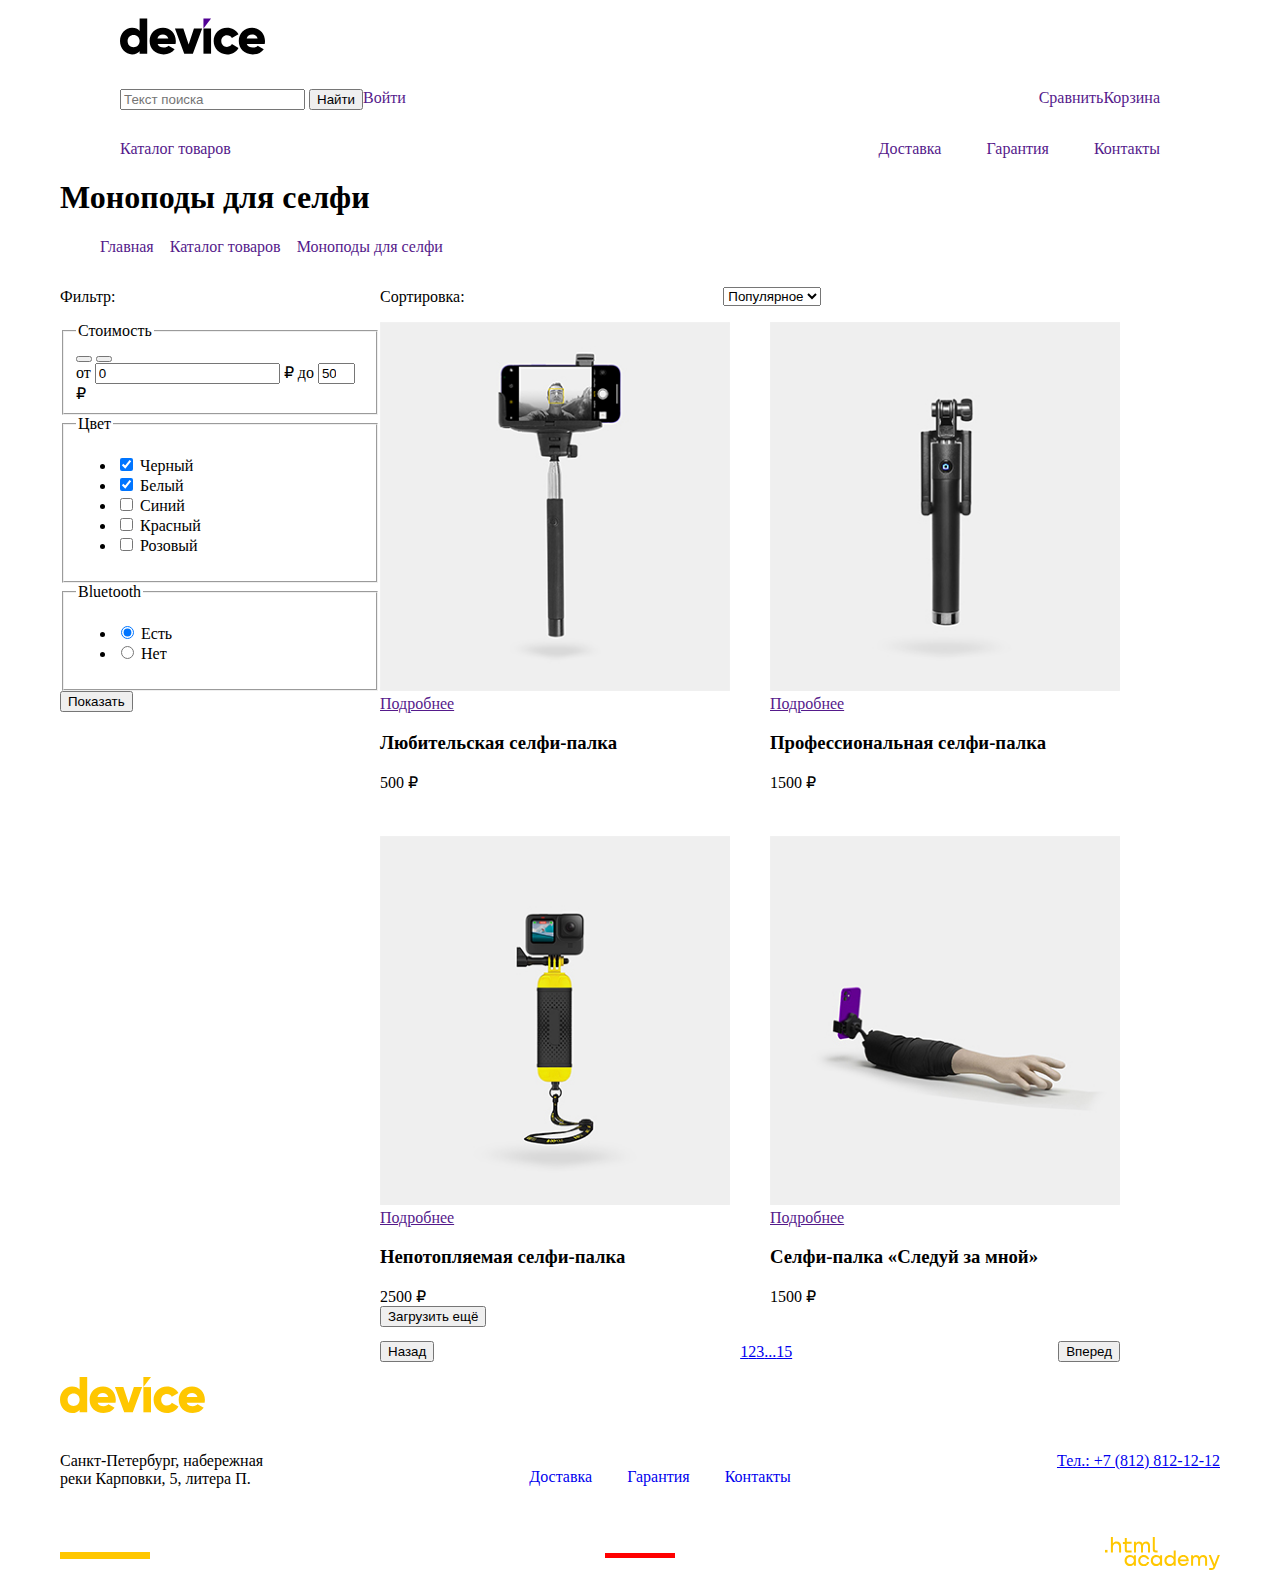
==== catalog.html @ 15174710 "Добавляет разметку внутренней страницы" ====
<!DOCTYPE html>
<html class="page" lang="ru">
  <head>
    <meta charset="utf-8">
    <title>Моноподы для селфи</title>
    <link rel="stylesheet" href="css/style.css">
  </head>
  <body class="page__body">
    <header class="page__header page-header">
      <div class="page-header__container container">
        <nav class="page-hedaer__nav page-hedaer__nav--main">
          <a class="page-header__logo logo" href="index.html">
            <img class="logo__img" src="img/logo.svg" width="145" height="36" alt="Интернет-магазин «Девайс»">
          </a>

          <div class="additional-menu">
            <form class="additional-menu__search" method="post" action="https://echo.htmlacademy.ru/">
              <input name="search" type="text" placeholder="Текст поиска">
              <button type="submit">Найти</button>
            </form>
            <a class="additional-menu__link additional-menu__link--login" href="">Войти</a>
            <a class="additional-menu__link additional-menu__link--compare" href="">Сравнить</a>
            <a class="additional-menu__link additional-menu__link--cart" href="">Корзина</a>
            </ul>
          </div>

          <ul class="site-menu">
            <li class="site-menu__item site-menu__item--catalog">
              <a class="site-menu__link" href="">Каталог товаров</a>
            </li>
            <li class="site-menu__item">
              <a class="site-menu__link" href="">Доставка</a>
            </li>
            <li class="site-menu__item">
              <a class="site-menu__link" href="">Гарантия</a>
            </li>
            <li class="site-menu__item">
              <a class="site-menu__link" href="">Контакты</a>
            </li>
          </ul>

        </nav>
      </div>
    </header>

    <main class="page__main  page-main">
      <header class="page-main__header container">
        <h1 class="page-main__title">Моноподы для селфи</h1>

        <ul class="breadcrumbs">
          <li class="breadcrumbs__item">
            <a href="" class="breadcrumbs__link" href="index.html">Главная</a>
          </li>
          <li class="breadcrumbs__item">
            <a href="" class="breadcrumbs__link" href="#">Каталог товаров</a>
          </li>
          <li class="breadcrumbs__item">
            <a href="" class="breadcrumbs__link">Моноподы для селфи</a>
          </li>
        </ul>
      </header>

      <section class="catalog">
        <div class="catalog__container container">
          <h2 class="visually-hidden">Список товаров с фильтрами</h2>

          <form class="catalog__filter catalog-filter" action="https://echo.htmlacademy.ru/" method="get">
            <p class="catalog__title">Фильтр:</p>

            <fieldset>
              <legend>Стоимость</legend>
              <div class="range">
                <div class="range__scale">
                  <div class="range__bar" style="left: 42px; width: 136px">
                    <button class="range__toggle toggle--min" type="button">
                      <span class="visually-hidden">Изменить минимальную цену.</span>
                    </button>
                    <button class="range__toggle toggle--max" type="button">
                      <span class="visually-hidden">Изменить максимальную цену.</span>
                    </button>
                  </div>
                </div>

                <div class="range__wrapper-inputs">
                  <label class="catalog-filter-label">
                    от <input class="range-input" type="number" value="0" name="min-price"> ₽
                  </label>
                  <label class="catalog-filter__label">
                    до <input class="range-input" type="number" value="5000" name="max-price" style="width: 37px"> ₽
                  </label>
                </div>
              </div>
            </fieldset>

            <fieldset>
              <legend>Цвет</legend>
              <ul>
                <li>
                  <label class="">
                    <input type="checkbox" name="" id="" checked>
                    <span>Черный</span>
                  </label>
                </li>
                <li>
                  <label class="">
                    <input type="checkbox" name="" id="" checked>
                    <span>Белый</span>
                  </label>
                </li>
                <li>
                  <label class="">
                    <input type="checkbox" name="" id="">
                    <span>Синий</span>
                  </label>
                </li>
                <li>
                  <label class="">
                    <input type="checkbox" name="" id="">
                    <span>Красный</span>
                  </label>
                </li>
                <li>
                  <label class="">
                    <input type="checkbox" name="" id="">
                    <span>Розовый</span>
                  </label>
                </li>
              </ul>
            </fieldset>

            <fieldset>
              <legend>Bluetooth</legend>

              <ul>
                <li>
                  <label class="">
                    <input type="radio" name="bluetooth" value="yes" checked>
                    <span>Есть</span>
                  </label>
                </li>
                <li>
                  <label class="">
                    <input type="radio" name="bluetooth" value="no">
                    <span>Нет</span>
                  </label>
                </li>
              </ul>
            </fieldset>

            <button type="submit">Показать</button>
          </form>

          <div class="catalog__right-column">
            <div class="catalog__sort">
              <h3 class="visually-hidden">Сортировка и отображение</h3>
              <p class="catalog__title">Cортировка:</p>

              <form class="catalog__select"  action="https://echo.htmlacademy.ru/" method="get">
                <select class="" id="sorting">
                  <option value="popular">Популярное</option>
                  <option value="cheap">Дешёвое</option>
                  <option value="expensive">Дорогое</option>
                </select>
                <button class="visually-hidden" type="submit">Отсортировать продукты</button>
              </form>

              <ul class="catalog__order order">
                <li class="order__item order__item--active">
                  <a class="order__link order__link--increasing">
                    <span class="visually-hidden">По возрастанию</span>
                  </a>
                </li>
                <li class="order__item">
                  <a class="order__link order__link--decreasing">
                    <span class="visually-hidden">По убыванию</span>
                  </a>
                </li>
              </ul>
            </div>

            <div class="catalog__list catalog-list">
              <h2 class="visually-hidden">Список продукции</h2>

              <article class="catalog-list__item card">
                <a href="card__link" href="#">
                  <div class="card__picture">
                    <div class="card__label"></div>
                    <img class="card__img" src="img/catalog/1.jpg" width="360" height="380" alt="">
                    <a class="card__button button" href="">Подробнее</a>
                  </div>

                  <h3 class="card__title">Любительская селфи-палка</h3>
                  <span class="card__price">500 ₽</span>
                </a>
              </article>

              <article class="catalog-list__item card">
                <a href="card__link" href="#">
                  <div class="card__picture">
                    <div class="card__label"></div>
                    <img class="card__img" src="img/catalog/2.jpg" width="360" height="380" alt="">
                    <a class="card__button button" href="">Подробнее</a>
                  </div>

                  <h3 class="card__title">Профессиональная селфи-палка</h3>
                  <span class="card__price">1500 ₽</span>
                </a>
              </article>

              <article class="catalog-list__item card">
                <a href="card__link" href="#">
                  <div class="card__picture">
                    <div class="card__label"></div>
                    <img class="card__img" src="img/catalog/3.jpg" width="360" height="380" alt="">
                    <a class="card__button button" href="">Подробнее</a>
                  </div>

                  <h3 class="card__title">Непотопляемая селфи-палка</h3>
                  <span class="card__price">2500 ₽</span>
                </a>
              </article>

              <article class="catalog-list__item card">
                <a href="card__link" href="#">
                  <div class="card__picture">
                    <div class="card__label"></div>
                    <img class="card__img" src="img/catalog/4.jpg" width="360" height="380" alt="">
                    <a class="card__button button" href="">Подробнее</a>
                  </div>

                  <h3 class="card__title">Селфи-палка «Следуй за мной»</h3>
                  <span class="card__price">1500 ₽</span>
                </a>
              </article>
            </div>

            <div class="catalog__pagination pagination">

              <button class="pagination-button button button--large" type="button">Загрузить ещё</button>

              <div class="pagination__nav">
                <button class="pagination_button button"  type="button">
                  Назад
                </button>

                <ul class="pagination__list">
                  <li class="pagination__item">
                    <a class="pagination__link" href="#">1</a>
                  </li>
                  <li class="pagination__item">
                    <a class="pagination__link" href="#">2</a>
                  </li>
                  <li class="pagination__item">
                    <a class="pagination__link" href="#">3</a>
                  </li>
                  <li class="pagination__item">
                    <a class="pagination__link" href="#">...</a>
                  </li>
                  <li class="pagination__item">
                    <a class="pagination__link" href="#">15</a>
                  </li>
                </ul>

                <button class="pagination_button button" type="button">
                  Вперед
                </button>
              </div>

            </div>

          </div>
        </div>
      </section>

    </main>

    <footer class="page-footer">
      <div class="page-footer__container container">
          <a class="page-footer__logo logo logo--footer">
            <img class="logo__img" src="img/logo-footer.svg" width="145" height="36" alt="Интернет-магазин «Девайс»">
          </a>

          <p class="page-footer__address">
            Санкт-Петербург, набережная <br>
            реки Карповки, 5, литера П.
          </p>

          <ul class="page-footer__nav footer-menu">
            <li class="footer-menu__item">
              <a class="footer-menu__link" href="#">Доставка</a>
            </li>
            <li class="footer-menu__item">
              <a class="footer-menu__link" href="#">Гарантия</a>
            </li>
            <li class="footer-menu__item">
              <a class="footer-menu__link" href="#">Контакты</a>
            </li>
          </ul>

          <ul class="page-footer__social social">
            <li class="social__item">
              <a class="social__link" href="https://www.facebook.com/htmlacademy">
                <span class="visually-hidden">Facebook</span>
              </a>
            </li>
            <li class="social__item">
              <a class="social__link" href="https://www.instagram.com/htmlacademy/">
                <span class="visually-hidden">Instagram</span>
              </a>
            </li>
            <li class="social__item">
              <a class="social__link" href="https://twitter.com/htmlacademy_ru">
                <span class="visually-hidden">Twitter</span>
              </a>
            </li>
          </ul>

          <a class="page-footer__tel" href="tel:+78128121212" >Тел.: +7 (812) 812-12-12</a>

          <a class="page-footer__developer" href="https://htmlacademy.ru/">
            <img src="img/logo-academy.svg" alt="">
          </a>
      </div>
    </footer>
  </body>
</html>
---- css/style.css ----
/* @font-face {
  font-family: "PT Sans";
  font-weight: 400;
  font-style: normal;
  font-display: swap;
  src: url("../fonts/ptsans-400.woff2") format("woff2");
}

@font-face {
  font-family: "PT Sans";
  font-weight: 700;
  font-style: normal;
  font-display: swap;
  src: url("../fonts/ptsans-700.woff2") format("woff2");
} */

/* common */

*,
*::before,
*::after {
  box-sizing: border-box;
}

img {
  max-width: 100%;
  height: auto;
}

.visually-hidden {
  position: absolute;

  width: 1px;
  height: 1px;
  margin: -1px;
  padding: 0;
  border: 0;
  clip: rect(0 0 0 0);
  overflow: hidden;
}

/* page */

.page {
  height: 100%;
}

.page__body {
  margin: 0;
  display: flex;
  flex-direction: column;
  min-height: 100%;
}

.container {
  width: 1160px;
  margin: 0 auto;
}

/* page-header */

.page-header__container {
  padding: 0 60px;
}


.page-header__logo {
  padding-top: 18px;
}

.page-hedaer__nav {
  display: flex;
  flex-direction: column;
}

.additional-menu__list,
.site-menu {
  margin: 0;
  padding: 0;
  display: flex;
  list-style-type: none;
}

.additional-menu {
  display: flex;
  padding: 30px 0;
}

.additional-menu__link {
  text-decoration: none;
}

.additional-menu__link--login {
  margin-right: auto;
}

.site-menu {
  gap: 45px;
}

.site-menu__item--catalog {
  margin-right: auto;
}

.site-menu__link{
  text-decoration: none;
}

/* main */
.page__main {
  flex-grow: 1;
}

/* promo */

.slide {
  display: grid;
  grid-template-columns: 1fr 1fr;
  gap: 40px;
}

/* catalog-categories */

.catalog-section__list {
  display: grid;
  grid-template-columns: repeat(6, 1fr);
  gap: 40px;
}

.catalog-section__link  {
  text-decoration: none;
}

/* services */

.services {

}

.services__container {
  min-height: 320px;
  display: grid;
  grid-template-columns: 287px auto;

}

.services__nav {
  padding: 64px 0;
  display: flex;
  flex-direction: column;
  justify-content: space-between;
  align-items: start;
}

.services__content {
  display: none;
}

.services__content--active {
  display: block;
}

/* delivery */

.delivery__container {
  min-height: 100px;
  display: grid;
  grid-template-columns: 125px 1fr 125px;
  background-color: #f0f0f0;
  justify-items: center;
  align-items: center;
  color: #000000;
  text-decoration: none;
}

.delivery__title {
  margin: 0;
  display: block;
  align-self: center;
  text-align: center;
  font-size: 20px;
  font-weight: 800;
  letter-spacing: 4px;
  text-transform: uppercase;
}

.delivery__container::before {
  content: "";
  width: 125px;
  height: 100px;
  background-color: #ffe17f;
}

.delivery__container::after {
  content: "";
  width: 40px;
  height: 40px;
  background-color: rgba(220, 220, 220, 0.50);
  border-radius: 50%;

}

/* info-section   */

.info-section__container {
  display: grid;
  grid-template-columns: 1fr 1fr;
  gap: 108px;
}

/* subscribe */

.subscribe {
  background-color: #f0f0f0;
}

/* page-footer */

.page-footer__container {
  display: grid;
  grid-template-columns: 1fr 2fr 1fr;
  grid-template-rows: auto;
  grid-template-areas:
    "logo . ."
    "address nav tel"
    "line social developer";
  column-gap: 64px;
  row-gap: 35px;
}

.page-footer__logo {
  grid-area: logo;
}

.page-footer__address {
  margin: 0;
  grid-area: address;
  display: flex;
  flex-direction: column;
  justify-content: space-between;
}

.page-footer__container::after {
  grid-area: line;
  content: "";
  background-color:#ffc700;
  width: 90px;
  height: 7px;
  display: flex;
  align-self: center;
}

.page-footer__nav {
  grid-area: nav;
  display: flex;
  list-style-type: none;
  gap: 35px;
  justify-self: center;
}

.footer-menu__link {
  text-decoration: none;
}

.page-footer__social {
  grid-area: social;
  display: flex;
  list-style-type: none;
  gap: 15px;
  justify-self: center;
  background-color: red;
}

.page-footer__tel {
  grid-area: tel;
  justify-self: self-end;
}

.page-footer__developer {
  grid-area: developer;
  justify-self: self-end;
}

/* breadcrumbs */

.breadcrumbs {
  display: flex;
  list-style-type: none;
  gap: 16px;
}

.breadcrumbs__link {
  text-decoration: none;
}

/* catalog */

.catalog__container {
  display: grid;
  grid-template-columns: 320px auto;
}

.catalog__right-column {
  width: 740px;
}

.catalog__list {
  display: grid;
  grid-template-columns: 1fr 1fr;
  column-gap: 40px;
  row-gap: 44px;
}

/* sorting */

.catalog__sort {
  display: flex;
  justify-content: space-between;
  align-items: center;
}

.catalog__order {
  display: flex;
  list-style-type: none;
}

/* pagination */

.pagination__nav {
  display: flex;
  justify-content: space-between;
  align-items: center;
}

.pagination__list {
  display: flex;
  list-style-type: none;
}
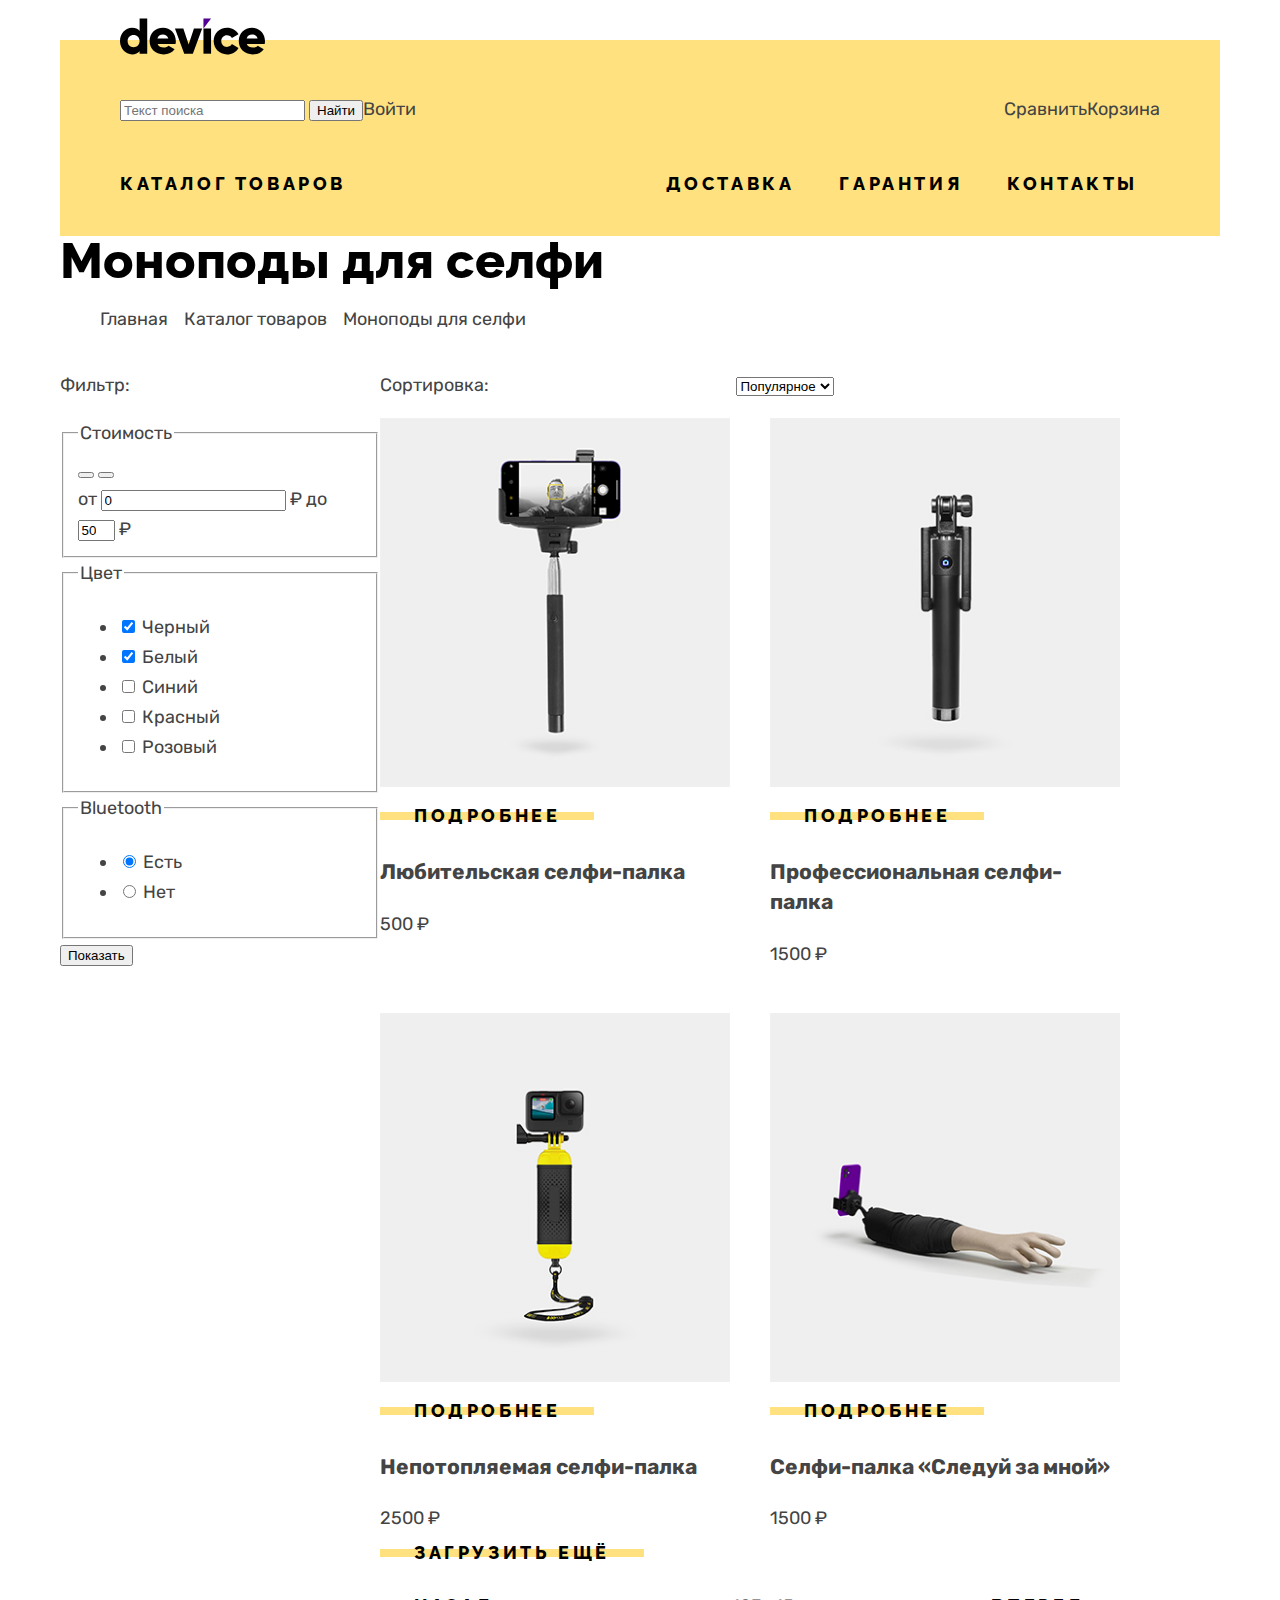
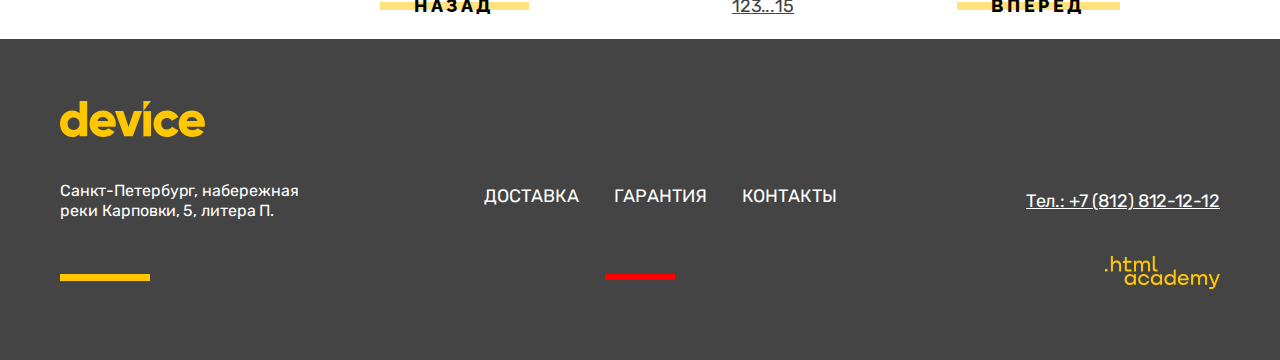
==== commit b5e017d4: "Добавляет последние правки" ====
--- a/catalog.html
+++ b/catalog.html
@@ -3,14 +3,14 @@
   <head>
     <meta charset="utf-8">
     <title>Моноподы для селфи</title>
-    <link rel="stylesheet" href="css/style.css">
+    <link rel="stylesheet" href="css/styles.css">
   </head>
   <body class="page__body">
     <header class="page__header page-header">
       <div class="page-header__container container">
         <nav class="page-hedaer__nav page-hedaer__nav--main">
           <a class="page-header__logo logo" href="index.html">
-            <img class="logo__img" src="img/logo.svg" width="145" height="36" alt="Интернет-магазин «Девайс»">
+            <img class="logo__img" src="img/logo.svg" width="145" height="36" alt="Девайс">
           </a>
 
           <div class="additional-menu">
--- a/css/styles.css
+++ b/css/styles.css
@@ -0,0 +1,662 @@
+/* fonts */
+
+@font-face {
+  font-family: "Raleway";
+  font-weight: 800;
+  font-style: normal;
+  font-display: swap;
+  src: url("../fonts/raleway/raleway-800.woff2") format("woff2");
+}
+
+@font-face {
+  font-family: "Rubik";
+  font-weight: 400;
+  font-style: normal;
+  font-display: swap;
+  src: url("../fonts/rubik/rubik-400.woff2") format("woff2");
+}
+
+@font-face {
+  font-family: "Rubik";
+  font-weight: 700;
+  font-style: normal;
+  font-display: swap;
+  src: url("../fonts/rubik/rubik-700.woff2") format("woff2");
+}
+
+/* variables */
+
+:root {
+  --font-heading: "Raleway", sans-serif;
+  --font-body: "Rubik", sans-serif;
+
+  --color-success: #08af00;
+  --color-error: #ff3d3d;
+  --color-warning: #fd912e;
+
+  --color-black: #000000;
+  --color-dark: #444444;
+  --color-white: #ffffff;
+  --color-light: #f0f0f0;
+  --color-gray: #dcdcdc;
+  --color-light-gray: #ebebeb;
+
+  --color-yellow-dark: #ffc700;
+  --color-yellow-light: #ffe17f;
+  --color-purple: #af4fff;
+  --color-brown: #64534a;
+}
+
+/* common */
+
+*,
+*::before,
+*::after {
+  box-sizing: border-box;
+}
+
+img {
+  max-width: 100%;
+  height: auto;
+}
+
+.visually-hidden {
+  position: absolute;
+
+  width: 1px;
+  height: 1px;
+  margin: -1px;
+  padding: 0;
+  border: 0;
+  clip: rect(0 0 0 0);
+  overflow: hidden;
+}
+
+a {
+  color: var(--color-dark);
+}
+
+/* Button */
+
+.button {
+  position: relative;
+  padding: 10px 34px;
+  position: relative;
+  display: inline-block;
+  box-sizing: border-box;
+  font-family: var(--font-heading);
+  font-size: 18px;
+  line-height: 20px;
+  font-weight: 800;
+  text-align: center;
+  color: var(--color-black);
+  letter-spacing: 3.6px;
+  background-color: transparent;
+  border: none;
+  text-align: center;
+  text-decoration: none;
+  text-transform: uppercase;
+  cursor: pointer;
+}
+
+.button::after {
+  content: "";
+  position: absolute;
+  height: 8px;
+  width: 100%;
+  top: calc(50% - 4px);
+  right: 0;
+  left: 0;
+  background-color: var(--color-yellow-light);
+  z-index: -1;
+}
+
+.button:hover {
+  background-color: var(--color-yellow-light);
+}
+
+.button:focus{
+  background-color: transparent;
+  outline: 2px solid var(--color-purple);
+  outline-offset: -2px;
+}
+
+.button:active {
+  background-color: var(--color-yellow-dark);
+}
+
+.button--disabled {
+  opacity: 0.3;
+}
+
+/* page */
+
+.page {
+  height: 100%;
+
+  color: #444444;
+  background-color: #ffffff ;
+
+  font-family: var(--font-body);
+  font-size: 18px;
+  line-height: 30px;
+  font-weight: 400;
+}
+
+.page__body {
+  margin: 0;
+  display: flex;
+  flex-direction: column;
+  min-height: 100%;
+}
+
+.container {
+  width: 1160px;
+  margin: 0 auto;
+}
+
+/* page-header */
+
+.page-header__container {
+  padding: 0 60px 22px;
+  background-image: linear-gradient(var(--color-white) 40px, var(--color-yellow-light) 40px);
+}
+
+
+.page-header__logo {
+  padding-top: 18px;
+}
+
+.page-hedaer__nav {
+  display: flex;
+  flex-direction: column;
+}
+
+.additional-menu__list,
+.site-menu {
+  margin: 0;
+  padding: 0;
+  display: flex;
+  list-style-type: none;
+}
+
+.additional-menu {
+  display: flex;
+  padding: 30px 0;
+}
+
+.additional-menu__link {
+  text-decoration: none;
+}
+
+.additional-menu__link--login {
+  margin-right: auto;
+}
+
+.site-menu {
+  gap: 1px;
+}
+
+.site-menu__item {
+  padding: 15px 22px;
+  font-family: var(--font-heading);
+  font-weight: 800;
+  text-transform: uppercase;
+  letter-spacing: 3.6px;
+}
+
+.site-menu__link {
+  color: var(--color-black);
+}
+
+.site-menu__item--catalog {
+  margin-right: auto;
+  margin-left: -22px;
+}
+
+.site-menu__link{
+  text-decoration: none;
+}
+
+/* main */
+.page__main {
+  flex-grow: 1;
+}
+
+.page-main__section {
+  margin-bottom: 70px;
+}
+
+.page-main__title {
+  margin: 0;
+  font-family: var(--font-heading);
+  font-size: 50px;
+  line-height: 1;
+  font-weight: 800;
+  color: var(--color-black);
+}
+
+/* promo */
+
+.slide {
+  display: grid;
+  grid-template-columns: 1fr 1fr;
+  gap: 40px;
+}
+
+.slide__title {
+  margin-bottom: 30px;
+}
+
+.slide__text {
+
+}
+
+/* catalog-categories */
+
+.catalog-section__list {
+  margin: 0;
+  padding: 0;
+  display: grid;
+  grid-template-columns: repeat(6, 1fr);
+  gap: 40px;
+  list-style-type: none;
+}
+
+.catalog-section__link  {
+  text-decoration: none;
+}
+
+.catalog-section__link::before {
+  content: "";
+  margin-bottom: 32px;
+  display: block;
+  width: 160px;
+  height: 160px;
+  background-color: var(--color-yellow-light);
+  background-repeat: no-repeat;
+  background-position: 50% 50%;
+}
+
+.catalog-section__link--vr::before {
+  background-image:  url(../img/icons/vr.svg);
+}
+
+.catalog-section__link--monopod::before {
+  background-image:  url(../img/icons/monopod.svg);
+  background-position: 50% 100%;
+}
+
+.catalog-section__link--action::before {
+  background-image:  url(../img/icons/action.svg);
+}
+
+.catalog-section__link--fitness::before {
+  background-image:  url(../img/icons/fitness.svg);
+}
+
+.catalog-section__link--watch::before {
+  background-image:  url(../img/icons/watch.svg);
+}
+
+.catalog-section__link--quadcopter::before {
+  background-image:  url(../img/icons/quadcopter.svg);
+}
+
+.catalog-section__title {
+  margin: 0;
+  min-height: 60px;
+  font-family: var(--font-heading);
+  font-size: 18px;
+  line-height: 24px;
+  font-weight: 800;
+  color: var(--color-black);
+  letter-spacing: -0.36px;
+}
+
+/* services */
+
+.services {
+  margin-bottom: 70px;
+  padding-bottom: 72px;
+  position: relative;
+  background-image: linear-gradient(var(--color-white) 102px, var(--color-light) 102px);
+  z-index: 1;
+}
+
+.services__container {
+  min-height: 320px;
+  display: grid;
+  grid-template-columns: 287px auto;
+}
+
+.services__nav {
+  padding: 64px 0;
+  position: relative;
+  overflow: hidden;
+  display: flex;
+  flex-direction: column;
+  justify-content: space-between;
+  align-items: start;
+  grid-column: 1 / 2 ;
+}
+
+.services__nav::before {
+  content: "";
+  display: block;
+  position: absolute;
+  top: 0;
+  right: 0;
+  width: 7px;
+  height: 100%;
+  background-color: var(--color-black);
+  grid-column: 2 / 3 ;
+}
+
+.services__button {
+  width: 160px;
+  padding: 10px;
+}
+
+
+
+.services__tab--active {
+  background-color: var(--color-black);
+  width: 100%;
+}
+
+.services__tab--active .services__button {
+  color: var(--color-yellow-light);
+  background-color: var(--color-black);
+}
+
+.services__content {
+  padding: 72px 282px 72px 116px;
+  display: none;
+  background-repeat: no-repeat;
+  background-position: 100% 50%;
+
+}
+
+.services__content--active {
+  display: block;
+}
+
+.services__content--delivery {
+  background-image: url("../img/icons/courier.svg");
+  background-position: calc(100% - 63px) 50%;
+}
+
+.services__title {
+  margin-bottom: 34px;
+}
+
+/* delivery */
+
+.delivery__container {
+  min-height: 100px;
+  display: grid;
+  grid-template-columns: 125px 1fr 125px;
+  background-color: #f0f0f0;
+  justify-items: center;
+  align-items: center;
+  color: #000000;
+  text-decoration: none;
+}
+
+.delivery__title {
+  margin: 0;
+  display: block;
+  align-self: center;
+  text-align: center;
+  font-size: 20px;
+  font-weight: 800;
+  letter-spacing: 4px;
+  text-transform: uppercase;
+}
+
+.delivery__container::before {
+  content: "";
+  width: 125px;
+  height: 100px;
+  background-color: #ffe17f;
+  background-image: url("../img/icons/delivery.svg");
+  background-repeat: no-repeat;
+  background-position: 50% 50%;
+}
+
+.delivery__container::after {
+  content: "";
+  width: 40px;
+  height: 40px;
+  background-image: url("../img/icons/info.svg");
+}
+
+/* info-section   */
+
+.info-section__container {
+  display: grid;
+  grid-template-columns: 1fr 1fr;
+  gap: 108px;
+}
+
+.info-section__col::before {
+  content: "";
+  margin-bottom: 40px;
+  display: block;
+  width: 84px;
+  height: 7px;
+  background-color: var(--color-black);
+}
+
+.info-section__title {
+  margin-bottom: 48px;
+}
+
+.info-section__subtitle {
+  margin: 0;
+  margin-bottom: 15px;
+  font-size: 24px;
+  line-height: 30px;
+  font-weight: 700;
+}
+
+.info-section p {
+  margin-bottom: 30px;
+}
+
+.info-section__list {
+  margin-bottom: 30px;
+  padding: 0;
+  list-style-type: none;
+}
+
+.info-section__item {
+  padding-left: 36px;
+  position: relative;
+  font-weight: 700;
+}
+
+.info-section__item + .info-section__item {
+  margin-top: 19px;
+}
+
+.info-section__item::before {
+  content: "";
+  background-color: var(--color-yellow-dark);
+  display: block;
+  position: absolute;
+  left: 0;
+  top: calc(50% - 4px);
+  width: 8px;
+  height: 8px;
+  border-radius: 50%;
+}
+
+/* subscribe */
+
+.subscribe {
+  padding: 64px 0 56px;
+  background-color: #f0f0f0;
+}
+
+.subscribe__container {
+  display: grid;
+  grid-template-columns: repeat(6, 1fr);
+  column-gap: 40px;
+  row-gap: 144px;
+}
+
+.subscribe__title {
+  grid-column: 1 / 3;
+}
+
+.subscribe__desc {
+  grid-column: 4 / -1;
+}
+
+.subscribe__email {
+  grid-column: 1 / -2;
+}
+
+.subscribe__legend {
+  grid-column: -2 / -1;
+}
+
+/* page-footer */
+
+.page-footer {
+  padding: 62px 0;
+  color: var(--color-white);
+  background-color: var(--color-dark);
+}
+
+.page-footer__container {
+  display: grid;
+  grid-template-columns: 1fr 2fr 1fr;
+  grid-template-rows: auto;
+  grid-template-areas:
+    "logo . ."
+    "address nav tel"
+    "line social developer";
+  column-gap: 64px;
+  row-gap: 35px;
+}
+
+.page-footer__logo {
+  grid-area: logo;
+}
+
+.page-footer__address {
+  margin: 0;
+  grid-area: address;
+  font-size: 16px;
+  line-height: 20px;
+
+}
+
+.page-footer__container::after {
+  grid-area: line;
+  content: "";
+  background-color:#ffc700;
+  width: 90px;
+  height: 7px;
+  display: flex;
+  align-self: center;
+}
+
+.page-footer__nav {
+  margin: 0;
+  grid-area: nav;
+  display: flex;
+  list-style-type: none;
+  gap: 35px;
+  justify-self: center;
+}
+
+.footer-menu__item {
+  text-transform: uppercase;
+
+}
+
+.footer-menu__link {
+  color: var(--color-white);
+  text-decoration: none;
+}
+
+.page-footer__social {
+  grid-area: social;
+  display: flex;
+  list-style-type: none;
+  gap: 15px;
+  justify-self: center;
+  background-color: red;
+}
+
+.page-footer__tel {
+  grid-area: tel;
+  justify-self: self-end;
+  color: var(--color-white);
+  align-self: center;
+}
+
+.page-footer__developer {
+  grid-area: developer;
+  justify-self: self-end;
+}
+
+/* breadcrumbs */
+
+.breadcrumbs {
+  display: flex;
+  list-style-type: none;
+  gap: 16px;
+}
+
+.breadcrumbs__link {
+  text-decoration: none;
+}
+
+/* catalog */
+
+.catalog__container {
+  display: grid;
+  grid-template-columns: 320px auto;
+}
+
+.catalog__right-column {
+  width: 740px;
+}
+
+.catalog__list {
+  display: grid;
+  grid-template-columns: 1fr 1fr;
+  column-gap: 40px;
+  row-gap: 44px;
+}
+
+/* sorting */
+
+.catalog__sort {
+  display: flex;
+  justify-content: space-between;
+  align-items: center;
+}
+
+.catalog__order {
+  display: flex;
+  list-style-type: none;
+}
+
+/* pagination */
+
+.pagination__nav {
+  display: flex;
+  justify-content: space-between;
+  align-items: center;
+}
+
+.pagination__list {
+  display: flex;
+  list-style-type: none;
+}
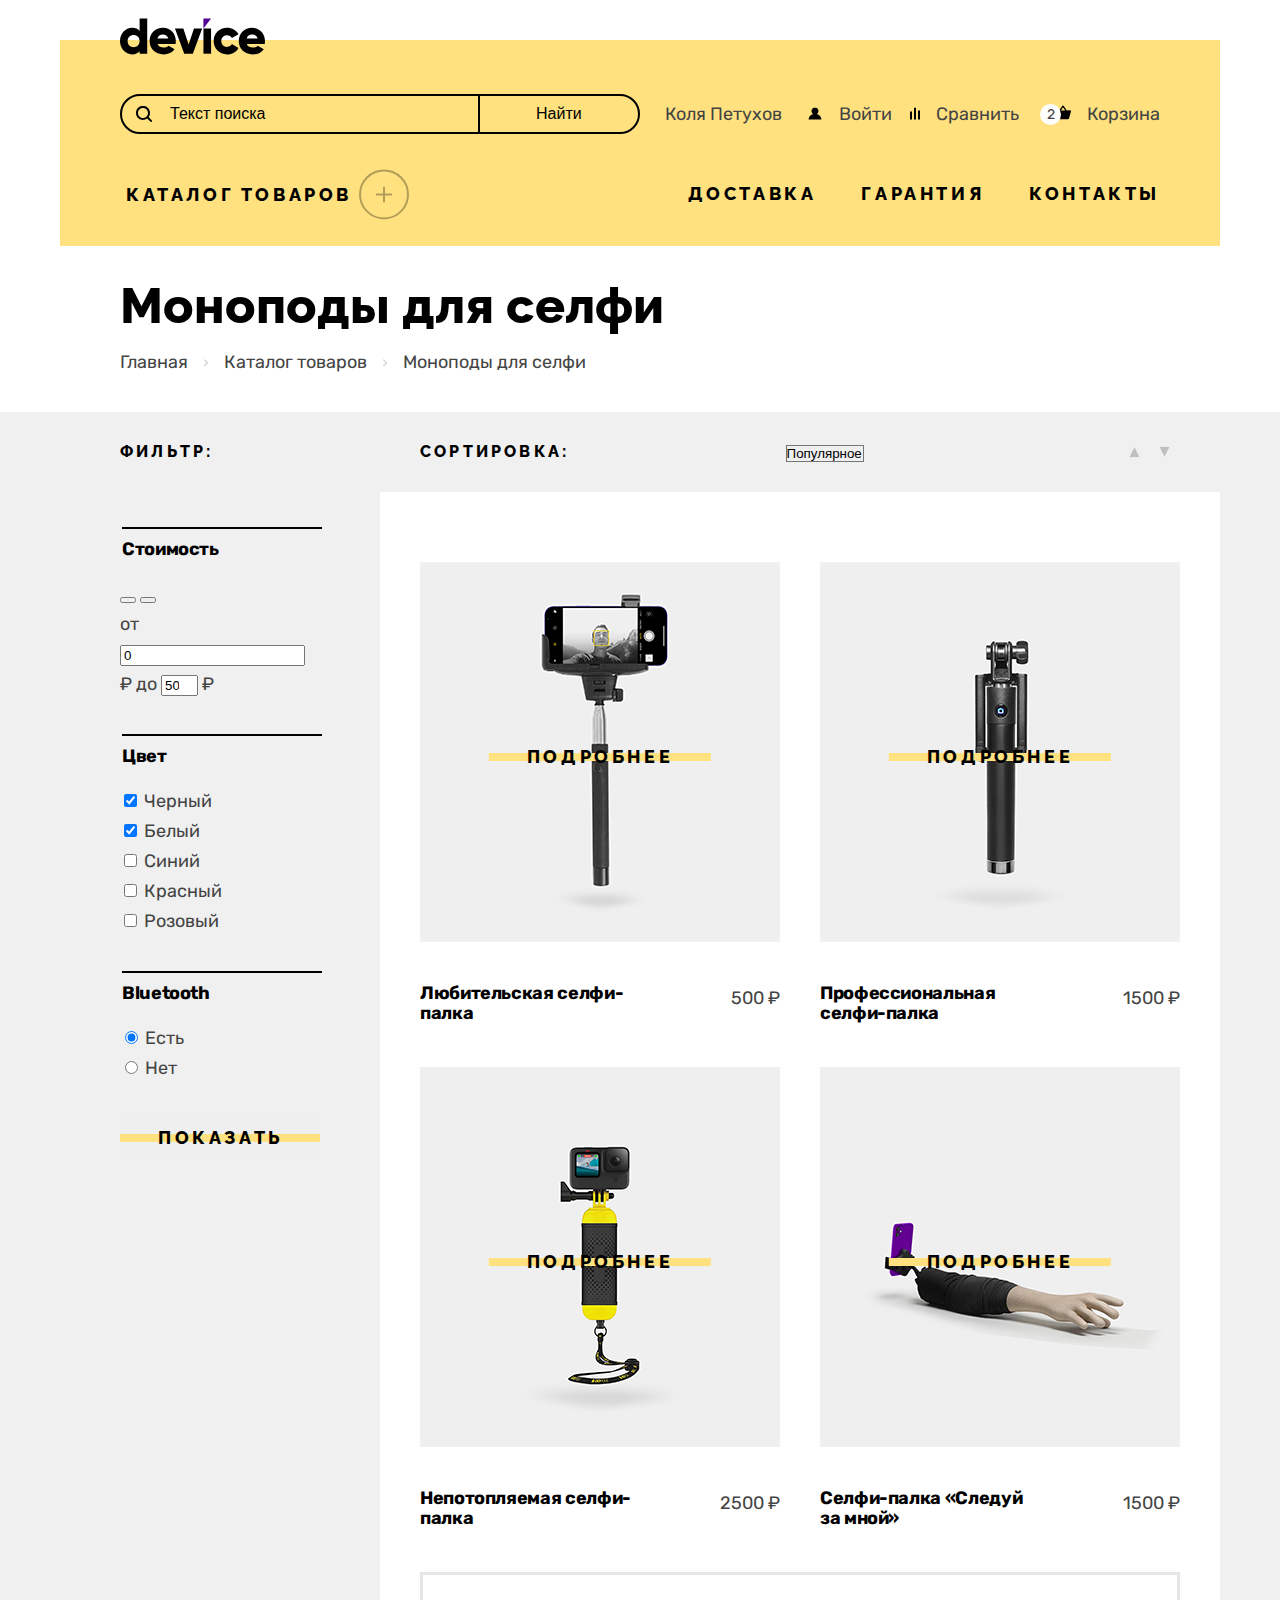
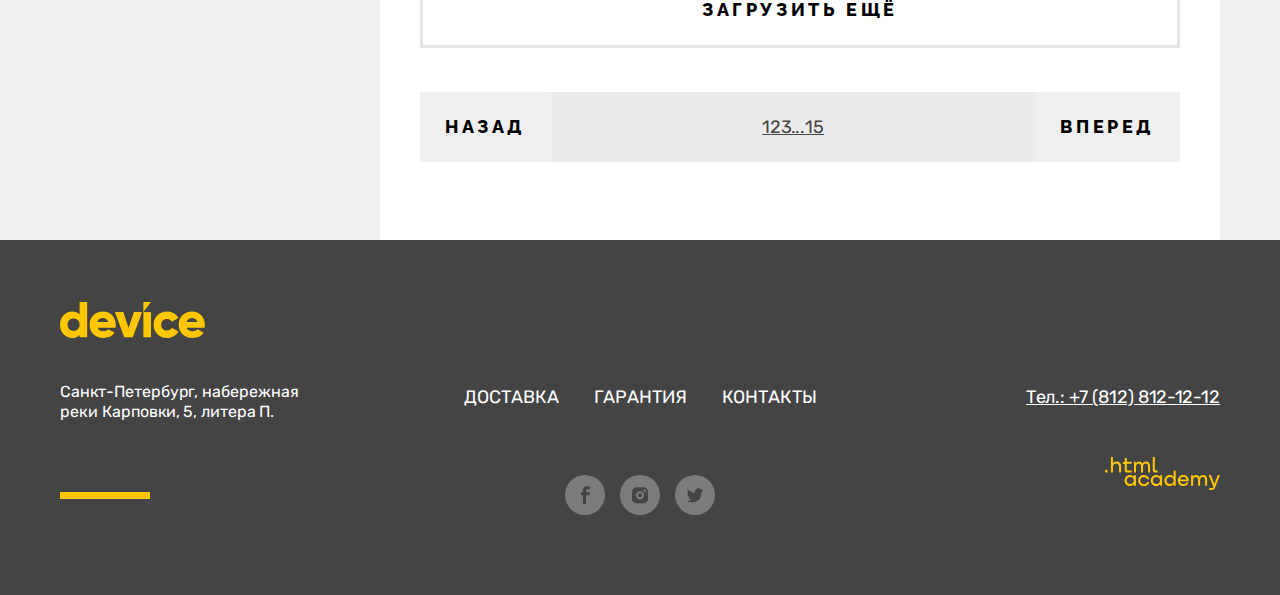
==== commit 4c6f4516: "Добавляет базовую стилизацию всех страниц" ====
--- a/catalog.html
+++ b/catalog.html
@@ -7,43 +7,64 @@
   </head>
   <body class="page__body">
     <header class="page__header page-header">
-      <div class="page-header__container container">
+      <div class="page-header__container page-header__container--inner container">
         <nav class="page-hedaer__nav page-hedaer__nav--main">
-          <a class="page-header__logo logo" href="index.html">
+          <a class="page-header__logo logo" href="/index.html">
             <img class="logo__img" src="img/logo.svg" width="145" height="36" alt="Девайс">
           </a>
 
           <div class="additional-menu">
-            <form class="additional-menu__search" method="post" action="https://echo.htmlacademy.ru/">
-              <input name="search" type="text" placeholder="Текст поиска">
-              <button type="submit">Найти</button>
-            </form>
-            <a class="additional-menu__link additional-menu__link--login" href="">Войти</a>
-            <a class="additional-menu__link additional-menu__link--compare" href="">Сравнить</a>
-            <a class="additional-menu__link additional-menu__link--cart" href="">Корзина</a>
+            <div class="additional-menu__left">
+              <form class="additional-menu__search search" method="post" action="https://echo.htmlacademy.ru/">
+                <input class="search__input" name="search" type="text" placeholder="Текст поиска">
+                <button class="search__button" type="submit">Найти</button>
+                <svg class="search__icon" width="16" height="17" fill="none" xmlns="http://www.w3.org/2000/svg"><g clip-path="url(#a)"><path d="m15.7 14.69-3.1-3.1c.9-1.2 1.4-2.6 1.4-4.2 0-3.9-3.1-7-7-7s-7 3.1-7 7 3.1 7 7 7c1.6 0 3-.5 4.2-1.4l3.1 3.1c.2.2.4.3.7.3.6 0 1-.4 1-1 0-.2-.1-.5-.3-.7ZM2 7.39c0-2.8 2.2-5 5-5s5 2.2 5 5-2.2 5-5 5-5-2.2-5-5Z" fill="#000"/></g><defs><clipPath id="a"><path fill="#fff" transform="translate(0 .39)" d="M0 0h16v16H0z"/></clipPath></defs></svg>
+              </form>
+
+              <a class="additional-menu__link" href="">
+                <span>Коля Петухов</span>
+              </a>
+
+              <a class="additional-menu__link" href="#">
+                <svg class="additional-menu__icon" width="16" height="13" fill="none" xmlns="http://www.w3.org/2000/svg"><g clip-path="url(#a)"><path d="M1.5 12.39h13c-.2-2.6-2.1-4.8-4.7-5.5 1-.6 1.7-1.7 1.7-3 0-1.9-1.6-3.5-3.5-3.5s-3.5 1.6-3.5 3.5c0 1.3.7 2.4 1.7 3-2.6.7-4.5 2.9-4.7 5.5Z" fill="#000"/></g><defs><clipPath id="a"><path fill="#fff" transform="translate(.5 .39)" d="M0 0h15v12H0z"/></clipPath></defs></svg>
+                <span>Войти</span>
+              </a>
+            </div>
+
+            <div class="additional-menu__right">
+              <a class="additional-menu__link" href="#">
+                <svg class="additional-menu__icon" width="10" height="13" fill="none" xmlns="http://www.w3.org/2000/svg"><g clip-path="url(#a)" fill="#000"><path d="M6 .4H4v12h2V.4ZM2 4.4H0v8h2v-8ZM10 3.4H8v9h2v-9Z"/></g><defs><clipPath id="a"><path fill="#fff" transform="translate(0 .4)" d="M0 0h10v12H0z"/></clipPath></defs></svg>
+                <span>Сравнить</span>
+              </a>
+              <a class="additional-menu__link" href="">
+                <span class="additional-menu__counter">2</span>
+                <svg class="additional-menu__icon" width="16" height="15" fill="none" xmlns="http://www.w3.org/2000/svg"><g clip-path="url(#a)"><path d="m15.3 5.36-3.5.2L8.6.66c-.1-.2-.4-.3-.6-.3-.2 0-.5.1-.6.3l-3.2 4.9H.7c-.4 0-.7.3-.7.7v.2l1.9 6.8c.2.7.7 1.1 1.4 1.1h9.4c.7 0 1.2-.4 1.4-1.1l1.9-6.9v-.2c0-.4-.3-.8-.7-.8ZM8 2.26l2.2 3.2H5.9L8 2.26Z" fill="#000"/></g><defs><clipPath id="a"><path fill="#fff" transform="translate(0 .36)" d="M0 0h16v14H0z"/></clipPath></defs></svg>
+
+                <span>Корзина</span>
+              </a>
+            </div>
+          </div>
+
+          <div class="site-menu">
+            <button class="site-menu__button" type="button">Каталог товаров</button>
+
+            <ul class="site-menu__list">
+              <li class="site-menu__item">
+                <a class="site-menu__link" href="">Доставка</a>
+              </li>
+              <li class="site-menu__item">
+                <a class="site-menu__link" href="">Гарантия</a>
+              </li>
+              <li class="site-menu__item">
+                <a class="site-menu__link" href="">Контакты</a>
+              </li>
             </ul>
           </div>
-
-          <ul class="site-menu">
-            <li class="site-menu__item site-menu__item--catalog">
-              <a class="site-menu__link" href="">Каталог товаров</a>
-            </li>
-            <li class="site-menu__item">
-              <a class="site-menu__link" href="">Доставка</a>
-            </li>
-            <li class="site-menu__item">
-              <a class="site-menu__link" href="">Гарантия</a>
-            </li>
-            <li class="site-menu__item">
-              <a class="site-menu__link" href="">Контакты</a>
-            </li>
-          </ul>
-
         </nav>
       </div>
     </header>
 
-    <main class="page__main  page-main">
+    <main class="page__main page-main">
       <header class="page-main__header container">
         <h1 class="page-main__title">Моноподы для селфи</h1>
 
@@ -67,15 +88,15 @@
           <form class="catalog__filter catalog-filter" action="https://echo.htmlacademy.ru/" method="get">
             <p class="catalog__title">Фильтр:</p>
 
-            <fieldset>
-              <legend>Стоимость</legend>
+            <fieldset class="catalog-filter__group">
+              <legend class="catalog-filter__title">Стоимость</legend>
               <div class="range">
                 <div class="range__scale">
                   <div class="range__bar" style="left: 42px; width: 136px">
-                    <button class="range__toggle toggle--min" type="button">
+                    <button class="range__toggle range__toggle--min" type="button">
                       <span class="visually-hidden">Изменить минимальную цену.</span>
                     </button>
-                    <button class="range__toggle toggle--max" type="button">
+                    <button class="range__toggle range__toggle--max" type="button">
                       <span class="visually-hidden">Изменить максимальную цену.</span>
                     </button>
                   </div>
@@ -92,46 +113,46 @@
               </div>
             </fieldset>
 
-            <fieldset>
-              <legend>Цвет</legend>
-              <ul>
-                <li>
-                  <label class="">
-                    <input type="checkbox" name="" id="" checked>
-                    <span>Черный</span>
-                  </label>
-                </li>
-                <li>
-                  <label class="">
-                    <input type="checkbox" name="" id="" checked>
-                    <span>Белый</span>
-                  </label>
-                </li>
-                <li>
-                  <label class="">
-                    <input type="checkbox" name="" id="">
-                    <span>Синий</span>
-                  </label>
-                </li>
-                <li>
-                  <label class="">
-                    <input type="checkbox" name="" id="">
+            <fieldset class="catalog-filter__group">
+              <legend class="catalog-filter__title">Цвет</legend>
+              <ul class="catalog-filter__list">
+                <li class="catalog-filter__item">
+                  <label class="control">
+                    <input class="control__input" type="checkbox" name="" id="" checked>
+                    <span class="control__lead">Черный</span>
+                  </label>
+                </li>
+                <li class="catalog-filter__item">
+                  <label class="control">
+                    <input class="control__input" type="checkbox" name="" id="" checked>
+                    <span class="control__lead">Белый</span>
+                  </label>
+                </li>
+                <li class="catalog-filter__item">
+                  <label class="control">
+                    <input class="control__input" type="checkbox" name="" id="">
+                    <span class="control__lead">Синий</span>
+                  </label>
+                </li>
+                <li class="catalog-filter__item">
+                  <label class="control">
+                    <input class="control__input" type="checkbox" name="" id="">
                     <span>Красный</span>
-                  </label>
-                </li>
-                <li>
-                  <label class="">
-                    <input type="checkbox" name="" id="">
+                  </label class="control__lead">
+                </li>
+                <li class="catalog-filter__item">
+                  <label class="control">
+                    <input class="control__input" type="checkbox" name="" id="">
                     <span>Розовый</span>
-                  </label>
+                  </label class="control__lead">
                 </li>
               </ul>
             </fieldset>
 
-            <fieldset>
-              <legend>Bluetooth</legend>
-
-              <ul>
+            <fieldset class="catalog-filter__group">
+              <legend class="catalog-filter__title">Bluetooth</legend>
+
+              <ul class="catalog-filter__list">
                 <li>
                   <label class="">
                     <input type="radio" name="bluetooth" value="yes" checked>
@@ -147,7 +168,7 @@
               </ul>
             </fieldset>
 
-            <button type="submit">Показать</button>
+            <button class="button" type="submit">Показать</button>
           </form>
 
           <div class="catalog__right-column">
@@ -155,8 +176,8 @@
               <h3 class="visually-hidden">Сортировка и отображение</h3>
               <p class="catalog__title">Cортировка:</p>
 
-              <form class="catalog__select"  action="https://echo.htmlacademy.ru/" method="get">
-                <select class="" id="sorting">
+              <form class="catalog__select select"  action="https://echo.htmlacademy.ru/" method="get">
+                <select class="select__control" id="sorting">
                   <option value="popular">Популярное</option>
                   <option value="cheap">Дешёвое</option>
                   <option value="expensive">Дорогое</option>
@@ -165,7 +186,7 @@
               </form>
 
               <ul class="catalog__order order">
-                <li class="order__item order__item--active">
+                <li class="order__item">
                   <a class="order__link order__link--increasing">
                     <span class="visually-hidden">По возрастанию</span>
                   </a>
@@ -181,25 +202,28 @@
             <div class="catalog__list catalog-list">
               <h2 class="visually-hidden">Список продукции</h2>
 
+                  <article class="catalog-list__item card">
+                    <a class="card__link" href="#">
+                      <div class="card__picture">
+                        <div class="card__label"></div>
+                        <img class="card__img" src="img/catalog/1.jpg" width="360" height="380" alt="">
+                        <div class="card__button button" href="">Подробнее</div>
+                      </div>
+
+                      <h3 class="card__title">Любительская селфи-палка</h3>
+                      <span class="card__price">500 ₽</span>
+
+                    </a>
+                  </article>
+
+
+
               <article class="catalog-list__item card">
-                <a href="card__link" href="#">
-                  <div class="card__picture">
-                    <div class="card__label"></div>
-                    <img class="card__img" src="img/catalog/1.jpg" width="360" height="380" alt="">
-                    <a class="card__button button" href="">Подробнее</a>
-                  </div>
-
-                  <h3 class="card__title">Любительская селфи-палка</h3>
-                  <span class="card__price">500 ₽</span>
-                </a>
-              </article>
-
-              <article class="catalog-list__item card">
-                <a href="card__link" href="#">
+                <a class="card__link" href="#">
                   <div class="card__picture">
                     <div class="card__label"></div>
                     <img class="card__img" src="img/catalog/2.jpg" width="360" height="380" alt="">
-                    <a class="card__button button" href="">Подробнее</a>
+                    <div class="card__button button" href="">Подробнее</div>
                   </div>
 
                   <h3 class="card__title">Профессиональная селфи-палка</h3>
@@ -208,11 +232,11 @@
               </article>
 
               <article class="catalog-list__item card">
-                <a href="card__link" href="#">
+                <a class="card__link" href="#">
                   <div class="card__picture">
                     <div class="card__label"></div>
                     <img class="card__img" src="img/catalog/3.jpg" width="360" height="380" alt="">
-                    <a class="card__button button" href="">Подробнее</a>
+                    <div class="card__button button" href="">Подробнее</div>
                   </div>
 
                   <h3 class="card__title">Непотопляемая селфи-палка</h3>
@@ -221,11 +245,11 @@
               </article>
 
               <article class="catalog-list__item card">
-                <a href="card__link" href="#">
+                <a class="card__link" href="#">
                   <div class="card__picture">
                     <div class="card__label"></div>
                     <img class="card__img" src="img/catalog/4.jpg" width="360" height="380" alt="">
-                    <a class="card__button button" href="">Подробнее</a>
+                    <div class="card__button button" href="">Подробнее</div>
                   </div>
 
                   <h3 class="card__title">Селфи-палка «Следуй за мной»</h3>
@@ -236,10 +260,10 @@
 
             <div class="catalog__pagination pagination">
 
-              <button class="pagination-button button button--large" type="button">Загрузить ещё</button>
+              <button class="pagination__button button button-secondary button--large" type="button">Загрузить ещё</button>
 
               <div class="pagination__nav">
-                <button class="pagination_button button"  type="button">
+                <button class="pagination__button button"  type="button">
                   Назад
                 </button>
 
@@ -261,7 +285,7 @@
                   </li>
                 </ul>
 
-                <button class="pagination_button button" type="button">
+                <button class="pagination__button button" type="button">
                   Вперед
                 </button>
               </div>
@@ -271,7 +295,6 @@
           </div>
         </div>
       </section>
-
     </main>
 
     <footer class="page-footer">
@@ -301,16 +324,19 @@
             <li class="social__item">
               <a class="social__link" href="https://www.facebook.com/htmlacademy">
                 <span class="visually-hidden">Facebook</span>
+                <svg width="9" height="19" xmlns="http://www.w3.org/2000/svg"><path d="M6.5 3.36H9v-3H5.6C2.8.36 2 2.06 2 4.56v1.8H0v3h2v9h3v-9h3.3l.6-3H5v-1.5c0-.8.3-1.5 1.5-1.5Z" fill="currentColor"/><defs><clipPath id="a"><path fill="#fff" transform="rotate(180 4.5 9.18)" d="M0 0h9v18H0z"/></clipPath></defs></svg>
               </a>
             </li>
             <li class="social__item">
               <a class="social__link" href="https://www.instagram.com/htmlacademy/">
                 <span class="visually-hidden">Instagram</span>
+                <svg width="16" height="17" fill="none" xmlns="http://www.w3.org/2000/svg"><g fill="currentColor"><path d="M8 10.36a2 2 0 1 0 0-4 2 2 0 0 0 0 4Z"/><path d="M14.7 1.66c-.9-.9-2-1.3-3.4-1.3H4.7C1.9.36 0 2.26 0 5.06v6.6c0 1.4.4 2.6 1.4 3.4.9.9 2 1.3 3.3 1.3h6.6c1.4 0 2.6-.4 3.4-1.3.8-.9 1.3-2 1.3-3.4v-6.6c0-1.4-.4-2.6-1.3-3.4ZM8 12.46c-2.2 0-4.1-1.8-4.1-4.1s1.9-4.1 4.1-4.1c2.2 0 4.1 1.8 4.1 4.1s-1.9 4.1-4.1 4.1Zm4.6-7.4c-.7 0-1.3-.5-1.3-1.3s.5-1.3 1.3-1.3c.7 0 1.3.6 1.3 1.3 0 .7-.6 1.3-1.3 1.3Z"/></g></svg>
               </a>
             </li>
             <li class="social__item">
               <a class="social__link" href="https://twitter.com/htmlacademy_ru">
                 <span class="visually-hidden">Twitter</span>
+                <svg width="16" height="15" fill="none" xmlns="http://www.w3.org/2000/svg"><g><path d="M10.35.51c1.6-.5 2.77.3 3.41 1.1.53-.2 1.17-.4 1.81-.6a2 2 0 0 1-.85 1.6c.75.2 1.28-.4 1.28-.4-.1.9-.96 1.69-1.5 1.89-.2 6.27-2.98 10.35-9.49 10.26H4.6c-.32 0-3.95-.4-4.59-1.8 2.13.2 3.63-.4 4.37-1.1-.85-.3-2.56-.4-2.77-2.78.32.2.53.3 1.17.2C1.6 8.08.32 7.38.43 5.39c.32.3.96.5 1.28.4-.64-.2-1.92-3.09-.86-4.58 1.71 1.7 3.52 3.38 6.72 3.48C7.8 2.6 8.64 1.21 10.35.51Z" fill="currentColor"/></g></svg>
               </a>
             </li>
           </ul>
--- a/css/styles.css
+++ b/css/styles.css
@@ -80,7 +80,7 @@
 
 .button {
   position: relative;
-  padding: 10px 34px;
+  padding: 10px 38px;
   position: relative;
   display: inline-block;
   box-sizing: border-box;
@@ -91,7 +91,7 @@
   text-align: center;
   color: var(--color-black);
   letter-spacing: 3.6px;
-  background-color: transparent;
+  background-image: linear-gradient(transparent 16px, var(--color-yellow-light) 16px, var(--color-yellow-light) 24px, transparent 24px);
   border: none;
   text-align: center;
   text-decoration: none;
@@ -99,18 +99,6 @@
   cursor: pointer;
 }
 
-.button::after {
-  content: "";
-  position: absolute;
-  height: 8px;
-  width: 100%;
-  top: calc(50% - 4px);
-  right: 0;
-  left: 0;
-  background-color: var(--color-yellow-light);
-  z-index: -1;
-}
-
 .button:hover {
   background-color: var(--color-yellow-light);
 }
@@ -123,10 +111,24 @@
 
 .button:active {
   background-color: var(--color-yellow-dark);
+  outline: none;
 }
 
 .button--disabled {
   opacity: 0.3;
+}
+
+.button-secondary {
+  padding: 15px 36px;
+  background: transparent;
+  border: 3px solid #e5e5e5;
+  box-sizing: border-box;
+}
+
+.button--large {
+  margin-top: 44px;
+  padding: 15px;
+  width: 100%;
 }
 
 /* page */
@@ -151,49 +153,155 @@
 }
 
 .container {
-  width: 1160px;
+  max-width: 1160px;
   margin: 0 auto;
+  width: 100%;
 }
 
 /* page-header */
 
 .page-header__container {
-  padding: 0 60px 22px;
+  padding: 18px 60px 0;
   background-image: linear-gradient(var(--color-white) 40px, var(--color-yellow-light) 40px);
 }
 
-
-.page-header__logo {
-  padding-top: 18px;
+.page-header__container--inner {
+  padding-bottom: 22px;
 }
 
 .page-hedaer__nav {
   display: flex;
+  flex-wrap: wrap;
   flex-direction: column;
 }
 
-.additional-menu__list,
-.site-menu {
-  margin: 0;
-  padding: 0;
-  display: flex;
-  list-style-type: none;
-}
-
 .additional-menu {
   display: flex;
+  flex-wrap: wrap;
+  justify-content: space-between;
   padding: 30px 0;
+}
+
+.additional-menu__left {
+  display: flex;
+  flex-wrap: wrap;
+  align-items: center;
+  gap: 25px;
+}
+
+.additional-menu__right {
+  display: flex;
+  flex-wrap: wrap;
+  justify-content: flex-end;
+  align-items: center;
+  gap: 36px;
 }
 
 .additional-menu__link {
   text-decoration: none;
-}
-
-.additional-menu__link--login {
-  margin-right: auto;
+  position: relative;
+}
+
+.additional-menu__icon {
+  margin-right: 12px;
+}
+
+.additional-menu__counter {
+  position: absolute;
+  top: 5px;
+  left: -15px;
+  width: 21px;
+  height: 21px;
+  background-color: var(--color-white);
+  font-size: 14px;
+  text-align: center;
+  line-height: 21px;
+  padding: 0 4px;
+  border-radius: 50%;
+}
+
+.search {
+  display: flex;
+  justify-content: center;
+  position: relative;
+}
+
+.search__input {
+  width: 360px;
+  height: 40px;
+  background-color: transparent;
+  border: 2px solid var(--color-black);
+  border-radius: 20px 0 0 20px;
+  padding: 10px 10px 10px 48px;
+  align-self: center;
+  font-size: 16px;
+  line-height: 20px;
+  font-weight: 400;
+
+}
+
+.search__icon {
+  position: absolute;
+  left: 16px;
+  top: 50%;
+  transform: translateY(-50%);
+}
+
+.search__input::placeholder {
+  color: var(--color-black);
+}
+
+.search__button {
+  margin-left: -2px;
+  padding: 8px 56px;
+  background-color: transparent;
+  border: 2px solid var(--color-black);
+  border-radius: 0 20px 20px 0;
+  cursor: pointer;
+  align-self: center;
+    font-size: 16px;
+  line-height: 20px;
+  font-weight: 400;
+  height: 40px;
 }
 
 .site-menu {
+  display: flex;
+  justify-content: space-between;
+}
+
+.site-menu__button {
+  display: flex;
+  gap: 7px;
+  align-items: center;
+  position: relative;
+  background: transparent;
+  border: none;
+  font-family: var(--font-heading);
+  font-size: 18px;
+  letter-spacing: 3.6px;
+  text-transform: uppercase;
+  cursor: pointer;
+}
+
+.site-menu__button::after {
+  content: "";
+  top: 0;
+  right: -50px;
+  display: block;
+  width: 50px;
+  height: 51px;
+  background-image: url(../img/icons/plus.svg);
+}
+
+.site-menu__list {
+  margin: 0;
+  margin-right: -22px;
+  padding: 0;
+  display: flex;
+  justify-content: space-between;
+  flex-wrap: wrap;
+  list-style-type: none;
   gap: 1px;
 }
 
@@ -223,6 +331,10 @@
   flex-grow: 1;
 }
 
+.page-main__header {
+  padding: 35px 60px;
+}
+
 .page-main__section {
   margin-bottom: 70px;
 }
@@ -236,7 +348,15 @@
   color: var(--color-black);
 }
 
+.page-main__title + .breadcrumbs  {
+  margin-top: 16px;
+}
+
 /* promo */
+
+.slider {
+  position: relative;
+}
 
 .slide {
   display: grid;
@@ -244,12 +364,121 @@
   gap: 40px;
 }
 
+.slide::after {
+  content: "";
+  position: absolute;
+  display: block;
+  height: 150px;
+  width: 100%;
+  background-color: var(--color-yellow-light);
+  z-index: -2;
+}
+
+.slider__controls {
+  position: absolute;
+  top: calc(50% - 45px);
+  display: flex;
+  width: 50%;
+  justify-content: space-between;
+  transform: translateY(-50%);
+}
+
+.slider-controls__button {
+  content: "";
+  padding: 30px;
+  width: 20px;
+  height: 60px;
+  background-color: transparent;
+  border: none;
+  cursor: pointer;
+  background-repeat: no-repeat;
+  background-position: 50% 50%;
+}
+
+.slider-controls__button--prev {
+  background-image: url("../img/icons/arrow.svg");
+}
+
+.slider-controls__button--next {
+  background-image: url("../img/icons/arrow.svg");
+  transform: rotate(180deg);
+}
+
+.slider__pagination {
+  position: absolute;
+  bottom: 150px;
+  right: 0;
+}
+
+.slider-pagination {
+  display: flex;
+  flex-wrap: wrap;
+  justify-content: center;
+  list-style-type: none;
+}
+
+.slider-pagination__item {
+  margin: 0 10px;
+}
+
+.slider-pagination__button {
+  padding: 0;
+  width: 12px;
+  height: 12px;
+  border-radius: 50%;
+  background-color: transparent;
+  border: 2px solid var(--color-black);
+  cursor: pointer;
+}
+
+.slider-pagination__button--current {
+  background-color: var(--color-black);
+}
+
+
+.slide__content {
+  margin: 0;
+  position: relative;
+}
+
+.slide__content::after {
+  content: "01";
+  position: absolute;
+  font-size: 180px;
+  line-height: 1;
+  font-weight: 700;
+  color: var(--color-white);
+  top: 10px;
+  right: 50px;
+  z-index: -1;
+}
+
 .slide__title {
+  margin-top: 120px;
   margin-bottom: 30px;
 }
 
 .slide__text {
-
+  margin-bottom: 50px;
+}
+
+.slide__list {
+  margin: 0;
+  margin-top: 50px;
+  display: flex;
+  flex-wrap: wrap;
+  gap: 20px;
+}
+
+.slide__value {
+  margin: 0;
+  margin-bottom: 12px;
+  font-size: 36px;
+  color: var(--color-black);
+}
+
+.slide__info {
+  font-size: 16px;
 }
 
 /* catalog-categories */
@@ -257,10 +486,15 @@
 .catalog-section__list {
   margin: 0;
   padding: 0;
-  display: grid;
-  grid-template-columns: repeat(6, 1fr);
+  display: flex;
+  flex-wrap: wrap;
+  justify-content: flex-start;
   gap: 40px;
   list-style-type: none;
+}
+
+.catalog-section__item {
+  width: 160px;
 }
 
 .catalog-section__link  {
@@ -335,6 +569,7 @@
   position: relative;
   overflow: hidden;
   display: flex;
+  flex-wrap: wrap;
   flex-direction: column;
   justify-content: space-between;
   align-items: start;
@@ -368,6 +603,7 @@
 .services__tab--active .services__button {
   color: var(--color-yellow-light);
   background-color: var(--color-black);
+  background-image: none;
 }
 
 .services__content {
@@ -487,7 +723,8 @@
   display: block;
   position: absolute;
   left: 0;
-  top: calc(50% - 4px);
+  top: 50%;
+  transform: translateY(-50%);
   width: 8px;
   height: 8px;
   border-radius: 50%;
@@ -517,10 +754,35 @@
 
 .subscribe__email {
   grid-column: 1 / -2;
+  display: flex;
+  align-items: flex-end;
+}
+
+.subscribe__input {
+  padding: 11px 16px;
+  width: 557px;
+  background-color: transparent;
+  border: none;
+  font-size: 18px;
+  font-weight: 400;
+  line-height: 30px;
+  border-bottom: 3px solid #c4c4c4;
+}
+
+.subscribe__input::placeholder {
+  color: var(--color-dark);
+  opacity: 0.5;
+}
+
+.subscribe__button {
+  border-color: #cecece;
 }
 
 .subscribe__legend {
   grid-column: -2 / -1;
+  display: flex;
+  align-items: center;
+  gap: 16px;
 }
 
 /* page-footer */
@@ -567,8 +829,10 @@
 
 .page-footer__nav {
   margin: 0;
+  padding: 0;
   grid-area: nav;
   display: flex;
+  flex-wrap: wrap;
   list-style-type: none;
   gap: 35px;
   justify-self: center;
@@ -586,18 +850,13 @@
 
 .page-footer__social {
   grid-area: social;
-  display: flex;
-  list-style-type: none;
-  gap: 15px;
-  justify-self: center;
-  background-color: red;
+  padding: 0;
 }
 
 .page-footer__tel {
   grid-area: tel;
   justify-self: self-end;
   color: var(--color-white);
-  align-self: center;
 }
 
 .page-footer__developer {
@@ -605,12 +864,52 @@
   justify-self: self-end;
 }
 
+/* social */
+
+.social {
+  display: flex;
+  list-style-type: none;
+  gap: 15px;
+  justify-content: center;
+}
+
+.social__item {
+  border-radius: 50%;
+  background-color: var(--color-white);
+  opacity: 0.3;
+}
+
+.social__link {
+  display: grid;
+  place-content: center;
+  width: 40px;
+  height: 40px;
+  color: var(--color-dark);
+}
+
 /* breadcrumbs */
 
 .breadcrumbs {
-  display: flex;
+  margin: 0;
+  padding: 0;
+  display: flex;
+  flex-wrap: wrap;
   list-style-type: none;
-  gap: 16px;
+}
+
+.breadcrumbs__item {
+  display: flex;
+  align-items: center;
+}
+
+.breadcrumbs__item:not(:first-child)::before {
+  content: "";
+  margin: 0 16px;
+  display: inline-block;
+  width: 4px;
+  height: 7px;
+  background-image: url("../img/icons/nav-arrow.svg");
+  opacity: 0.2;
 }
 
 .breadcrumbs__link {
@@ -618,6 +917,10 @@
 }
 
 /* catalog */
+
+.catalog {
+  background-color: var(--color-light);
+}
 
 .catalog__container {
   display: grid;
@@ -625,38 +928,188 @@
 }
 
 .catalog__right-column {
-  width: 740px;
+  width: 840px;
+  background-color: var(--color-white);
+}
+
+.catalog__title {
+  margin: 25px 0;
+  font-family: Raleway;
+  font-size: 16px;
+  font-weight: 800;
+  letter-spacing: 3.2px;
+  text-transform: uppercase;
+  color: var(--color-black);
+}
+
+.catalog__sort {
+  padding: 0 40px;
+  background-color: var(--color-light);
 }
 
 .catalog__list {
+  padding: 70px 40px 0;
   display: grid;
   grid-template-columns: 1fr 1fr;
   column-gap: 40px;
   row-gap: 44px;
 }
 
+.catalog__filter {
+  margin: 0 60px;
+}
+
+.catalog-filter {
+  display: flex;
+  flex-direction: column;
+  gap: 35px;
+}
+
+.catalog-filter__group {
+  margin: 0;
+  padding: 0;
+  position: relative;
+  border: none;
+}
+
+.catalog-filter__title {
+  padding-top: 12px;
+  margin-bottom: 20px;
+  font-weight: 700;
+  line-height: 20px;
+  color: var(--color-black);
+  letter-spacing: -0.36px;
+}
+
+.catalog-filter__title::before {
+  content: "";
+  position: absolute;
+  display: block;
+  top: 0;
+  width: 100%;
+  height: 2px;
+  background-color: var(--color-black);
+}
+
+
+
+.catalog-filter__list {
+  margin: 0;
+  padding: 0;
+  list-style-type: none;
+}
+
 /* sorting */
 
+.select__control {
+  appearance: none;
+}
+
 .catalog__sort {
   display: flex;
+  flex-wrap: wrap;
   justify-content: space-between;
   align-items: center;
 }
 
 .catalog__order {
   display: flex;
+  flex-wrap: wrap;
   list-style-type: none;
 }
 
+.order__link {
+  width: 30px;
+  height: 30px;
+  display: block;
+  background-repeat: no-repeat;
+  background-position: 50% 50%;
+  opacity: 0.2;
+  cursor: pointer;
+}
+
+.order__link--increasing {
+  background-image: url("../img/icons/arrow-up.svg");
+}
+
+.order__link--decreasing {
+  background-image: url("../img/icons/arrow-up.svg");
+  transform: rotate(180deg);
+}
+
+/* card */
+
+.card__link {
+  display: grid;
+  grid-template-columns: 2fr 1fr;
+  grid-template-rows: auto;
+  grid-template-areas:
+    "picture picture"
+    "title price";
+  gap: 32px;
+  text-decoration: none;
+}
+
+.card__picture {
+  grid-area: picture;
+  position: relative;
+}
+
+.card__img {
+  margin: 0;
+}
+
+.card__button {
+  position: absolute;
+  display: block;
+  top: 50%;
+  left: 50%;
+  transform: translateY(-50%) translateX(-50%);
+}
+
+.card:hover .card__button {
+  display: block;
+}
+
+.card__title {
+  grid-area: title;
+  margin: 0;
+  font-size: 18px;
+  line-height: 20px;
+  letter-spacing: -0.36px;
+  color: var(--color-black);
+}
+
+.card__price {
+  grid-area: price;
+  justify-self: end;
+}
+
+
 /* pagination */
 
+.pagination {
+  margin: 0 40px 78px;
+}
+
+.pagination__button {
+  padding: 25px;
+  background-image: none;
+}
+
 .pagination__nav {
-  display: flex;
+  margin-top: 44px;
+  display: flex;
+  flex-wrap: wrap;
   justify-content: space-between;
   align-items: center;
+  background-color: var(--color-light-gray);
 }
 
 .pagination__list {
-  display: flex;
+  margin: 0;
+  padding: 0;
+  display: flex;
+  flex-wrap: wrap;
   list-style-type: none;
 }
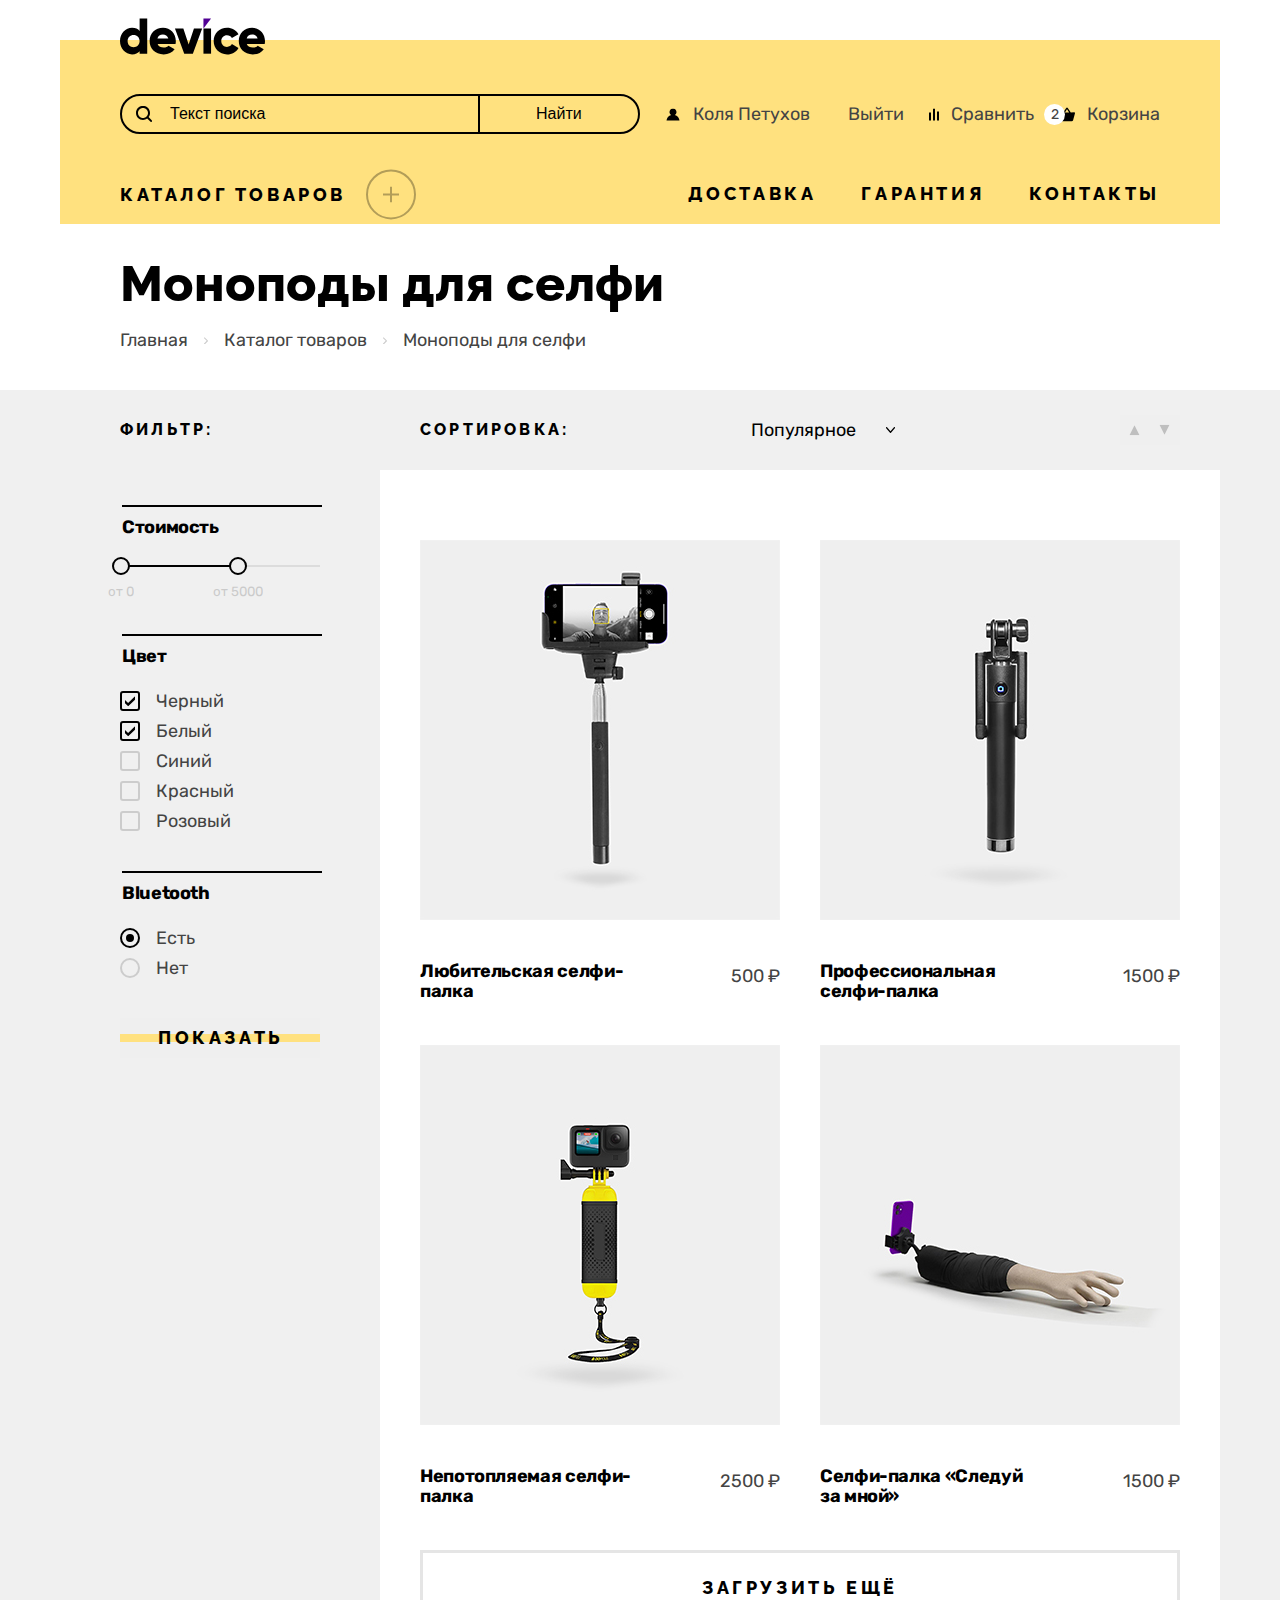
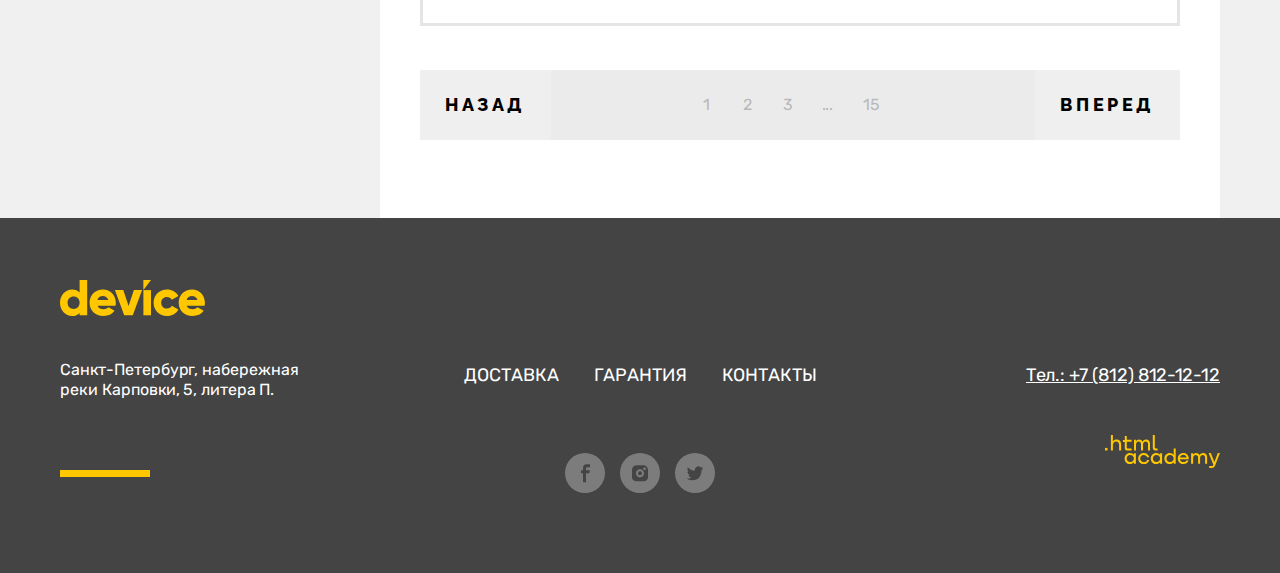
==== commit 59613ab4: "Добавляет submenu и popover" ====
--- a/catalog.html
+++ b/catalog.html
@@ -7,59 +7,130 @@
   </head>
   <body class="page__body">
     <header class="page__header page-header">
-      <div class="page-header__container page-header__container--inner container">
+      <div class="page-header__container container">
+        <a class="page-header__logo logo" href="index.html">
+          <img class="logo__img" src="img/logo.svg" width="145" height="36" alt="Девайс">
+        </a>
         <nav class="page-hedaer__nav page-hedaer__nav--main">
-          <a class="page-header__logo logo" href="/index.html">
-            <img class="logo__img" src="img/logo.svg" width="145" height="36" alt="Девайс">
-          </a>
 
           <div class="additional-menu">
-            <div class="additional-menu__left">
-              <form class="additional-menu__search search" method="post" action="https://echo.htmlacademy.ru/">
-                <input class="search__input" name="search" type="text" placeholder="Текст поиска">
-                <button class="search__button" type="submit">Найти</button>
-                <svg class="search__icon" width="16" height="17" fill="none" xmlns="http://www.w3.org/2000/svg"><g clip-path="url(#a)"><path d="m15.7 14.69-3.1-3.1c.9-1.2 1.4-2.6 1.4-4.2 0-3.9-3.1-7-7-7s-7 3.1-7 7 3.1 7 7 7c1.6 0 3-.5 4.2-1.4l3.1 3.1c.2.2.4.3.7.3.6 0 1-.4 1-1 0-.2-.1-.5-.3-.7ZM2 7.39c0-2.8 2.2-5 5-5s5 2.2 5 5-2.2 5-5 5-5-2.2-5-5Z" fill="#000"/></g><defs><clipPath id="a"><path fill="#fff" transform="translate(0 .39)" d="M0 0h16v16H0z"/></clipPath></defs></svg>
-              </form>
-
-              <a class="additional-menu__link" href="">
-                <span>Коля Петухов</span>
-              </a>
-
-              <a class="additional-menu__link" href="#">
-                <svg class="additional-menu__icon" width="16" height="13" fill="none" xmlns="http://www.w3.org/2000/svg"><g clip-path="url(#a)"><path d="M1.5 12.39h13c-.2-2.6-2.1-4.8-4.7-5.5 1-.6 1.7-1.7 1.7-3 0-1.9-1.6-3.5-3.5-3.5s-3.5 1.6-3.5 3.5c0 1.3.7 2.4 1.7 3-2.6.7-4.5 2.9-4.7 5.5Z" fill="#000"/></g><defs><clipPath id="a"><path fill="#fff" transform="translate(.5 .39)" d="M0 0h15v12H0z"/></clipPath></defs></svg>
-                <span>Войти</span>
-              </a>
-            </div>
-
-            <div class="additional-menu__right">
-              <a class="additional-menu__link" href="#">
-                <svg class="additional-menu__icon" width="10" height="13" fill="none" xmlns="http://www.w3.org/2000/svg"><g clip-path="url(#a)" fill="#000"><path d="M6 .4H4v12h2V.4ZM2 4.4H0v8h2v-8ZM10 3.4H8v9h2v-9Z"/></g><defs><clipPath id="a"><path fill="#fff" transform="translate(0 .4)" d="M0 0h10v12H0z"/></clipPath></defs></svg>
-                <span>Сравнить</span>
-              </a>
-              <a class="additional-menu__link" href="">
-                <span class="additional-menu__counter">2</span>
-                <svg class="additional-menu__icon" width="16" height="15" fill="none" xmlns="http://www.w3.org/2000/svg"><g clip-path="url(#a)"><path d="m15.3 5.36-3.5.2L8.6.66c-.1-.2-.4-.3-.6-.3-.2 0-.5.1-.6.3l-3.2 4.9H.7c-.4 0-.7.3-.7.7v.2l1.9 6.8c.2.7.7 1.1 1.4 1.1h9.4c.7 0 1.2-.4 1.4-1.1l1.9-6.9v-.2c0-.4-.3-.8-.7-.8ZM8 2.26l2.2 3.2H5.9L8 2.26Z" fill="#000"/></g><defs><clipPath id="a"><path fill="#fff" transform="translate(0 .36)" d="M0 0h16v14H0z"/></clipPath></defs></svg>
-
-                <span>Корзина</span>
-              </a>
-            </div>
-          </div>
-
-          <div class="site-menu">
-            <button class="site-menu__button" type="button">Каталог товаров</button>
-
-            <ul class="site-menu__list">
-              <li class="site-menu__item">
-                <a class="site-menu__link" href="">Доставка</a>
-              </li>
-              <li class="site-menu__item">
-                <a class="site-menu__link" href="">Гарантия</a>
-              </li>
-              <li class="site-menu__item">
-                <a class="site-menu__link" href="">Контакты</a>
+
+            <form class="additional-menu__search search" method="post" action="https://echo.htmlacademy.ru/">
+              <input class="search__input" name="search" type="text" placeholder="Текст поиска">
+              <button class="search__button" type="submit">Найти</button>
+              <svg class="search__icon" width="16" height="17" fill="none" xmlns="http://www.w3.org/2000/svg"><g clip-path="url(#a)"><path d="m15.7 14.69-3.1-3.1c.9-1.2 1.4-2.6 1.4-4.2 0-3.9-3.1-7-7-7s-7 3.1-7 7 3.1 7 7 7c1.6 0 3-.5 4.2-1.4l3.1 3.1c.2.2.4.3.7.3.6 0 1-.4 1-1 0-.2-.1-.5-.3-.7ZM2 7.39c0-2.8 2.2-5 5-5s5 2.2 5 5-2.2 5-5 5-5-2.2-5-5Z" fill="#000"/></g><defs><clipPath id="a"><path fill="#fff" transform="translate(0 .39)" d="M0 0h16v16H0z"/></clipPath></defs></svg>
+            </form>
+
+            <ul class="additional-menu__list">
+              <li class="additional-menu__item additional-menu__item--login">
+                <a class="additional-menu__link" href="#">
+                  <svg class="additional-menu__icon" width="16" height="13" fill="none" xmlns="http://www.w3.org/2000/svg"><g clip-path="url(#a)"><path d="M1.5 12.39h13c-.2-2.6-2.1-4.8-4.7-5.5 1-.6 1.7-1.7 1.7-3 0-1.9-1.6-3.5-3.5-3.5s-3.5 1.6-3.5 3.5c0 1.3.7 2.4 1.7 3-2.6.7-4.5 2.9-4.7 5.5Z" fill="#000"/></g><defs><clipPath id="a"><path fill="#fff" transform="translate(.5 .39)" d="M0 0h15v12H0z"/></clipPath></defs></svg>
+                  <span>Коля Петухов</span>
+                </a>
+              </li>
+              <li class="additional-menu__item">
+                <a class="additional-menu__link" href="#">
+                  <span>Выйти</span>
+                </a>
+              </li>
+              <li class="additional-menu__item">
+                <a class="additional-menu__link" href="#">
+                  <svg class="additional-menu__icon" width="10" height="13" fill="none" xmlns="http://www.w3.org/2000/svg"><g clip-path="url(#a)" fill="#000"><path d="M6 .4H4v12h2V.4ZM2 4.4H0v8h2v-8ZM10 3.4H8v9h2v-9Z"/></g><defs><clipPath id="a"><path fill="#fff" transform="translate(0 .4)" d="M0 0h10v12H0z"/></clipPath></defs></svg>
+                  <span>Сравнить</span>
+                </a>
+              </li>
+              <li class="additional-menu__item">
+                <a class="additional-menu__link" href="">
+                  <span class="additional-menu__counter">2</span>
+                  <svg class="additional-menu__icon" width="16" height="15" fill="none" xmlns="http://www.w3.org/2000/svg"><g clip-path="url(#a)"><path d="m15.3 5.36-3.5.2L8.6.66c-.1-.2-.4-.3-.6-.3-.2 0-.5.1-.6.3l-3.2 4.9H.7c-.4 0-.7.3-.7.7v.2l1.9 6.8c.2.7.7 1.1 1.4 1.1h9.4c.7 0 1.2-.4 1.4-1.1l1.9-6.9v-.2c0-.4-.3-.8-.7-.8ZM8 2.26l2.2 3.2H5.9L8 2.26Z" fill="#000"/></g><defs><clipPath id="a"><path fill="#fff" transform="translate(0 .36)" d="M0 0h16v14H0z"/></clipPath></defs></svg>
+
+                  <span>Корзина</span>
+                </a>
+
+                <div class="popover popover-cart">
+                  <ul class="popover-cart__list">
+                    <li class="popover-cart__item cart-item">
+                      <a class="cart-item__link" href="">
+                        <img class="cart-item__img" src="img/product-1-small.jpg" width="39" height="43">
+                        <p class="cart-item__title">Любительская селфи-палка</p>
+                      </a>
+                      <button class="cart-item__button">
+                        <span class="visually-hidden">Удалить из корзины</span>
+                      </button>
+                    </li>
+                    <li class="popover-cart__item cart-item">
+                      <a class="cart-item__link" href="">
+                        <img class="cart-item__img" src="img/product-2-small.jpg" width="39" height="43">
+                        <p class="cart-item__title">Профессиональная
+                          селфи-палка</p>
+                      </a>
+                      <button class="cart-item__button">
+                        <span class="visually-hidden">Удалить из корзины</span>
+                menu__listsub-      </button>
+                    </li>
+                  </ul>
+                  <div class="cart__total">
+                    <div class="cart__num">
+                      Товаров: 2
+                    </div>
+                    <div class="cart__sum">
+                      Сумма: 2000 ₽
+                    </div>
+                  </div>
+                  <a class="cart__button button" href="">Открыть корзину</a>
+                </div>
               </li>
             </ul>
           </div>
+
+          <div class="menu">
+            <ul class="menu__list">
+              <li class="menu__item menu__item--catalog">
+                <button class="menu__link menu__button" type="button">Каталог товаров</button>
+                <div class="menu__submenu submenu">
+
+                  <ul class="submenu__list">
+                    <li class="submenu__item">
+                      <a href="catalog.html" class="submenu__link">Виртуальная реальность</a>
+                    </li>
+                    <li class="submenu__item">
+                      <a href="catalog.html" class="submenu__link">Моноподы для cелфи</a>
+                    </li>
+                    <li class="submenu__item">
+                      <a href="catalog.html" class="submenu__link">Экшн-камеры
+                      </a>
+                    </li>
+                  </ul>
+
+                  <ul class="submenu__list">
+                    <li class="submenu__item">
+                      <a href="catalog.html" class="submenu__link">Фитнес-браслеты</a>
+                    </li>
+                    <li class="submenu__item">
+                      <a href="catalog.html" class="submenu__link">Умные часы</a>
+                    </li>
+                  </ul>
+
+                  <ul class="submenu__list">
+                    <li class="submenu__item">
+                      <a href="catalog.html" class="submenu__link">Квадрокоптеры</a>
+                    </li>
+                  </ul>
+
+                </div>
+              </li>
+              <li class="menu__item">
+                <a class="menu__link" href="">Доставка</a>
+              </li>
+              <li class="menu__item">
+                <a class="menu__link" href="">Гарантия</a>
+              </li>
+              <li class="menu__item">
+                <a class="menu__link" href="">Контакты</a>
+              </li>
+            </ul>
+          </div>
+
         </nav>
       </div>
     </header>
@@ -92,24 +163,25 @@
               <legend class="catalog-filter__title">Стоимость</legend>
               <div class="range">
                 <div class="range__scale">
-                  <div class="range__bar" style="left: 42px; width: 136px">
+                  <div class="range__bar" style="left: 0; width: 119px">
+
                     <button class="range__toggle range__toggle--min" type="button">
                       <span class="visually-hidden">Изменить минимальную цену.</span>
+                      <label class="range__label">
+                        <input class="range__input" type="number" value="" name="min-price" contenteditable placeholder="от 0">
+                      </label>
                     </button>
+
                     <button class="range__toggle range__toggle--max" type="button">
                       <span class="visually-hidden">Изменить максимальную цену.</span>
+                      <label class="range__label">
+                        <input class="range__input" type="number" value="" name="max-price" contenteditable placeholder="от 5000">
+                      </label>
                     </button>
+
                   </div>
                 </div>
 
-                <div class="range__wrapper-inputs">
-                  <label class="catalog-filter-label">
-                    от <input class="range-input" type="number" value="0" name="min-price"> ₽
-                  </label>
-                  <label class="catalog-filter__label">
-                    до <input class="range-input" type="number" value="5000" name="max-price" style="width: 37px"> ₽
-                  </label>
-                </div>
               </div>
             </fieldset>
 
@@ -118,33 +190,33 @@
               <ul class="catalog-filter__list">
                 <li class="catalog-filter__item">
                   <label class="control">
-                    <input class="control__input" type="checkbox" name="" id="" checked>
+                    <input class="control__input visually-hidden" type="checkbox" name="black" id="" checked>
                     <span class="control__lead">Черный</span>
                   </label>
                 </li>
                 <li class="catalog-filter__item">
                   <label class="control">
-                    <input class="control__input" type="checkbox" name="" id="" checked>
+                    <input class="control__input visually-hidden" type="checkbox" name="white" id="" checked>
                     <span class="control__lead">Белый</span>
                   </label>
                 </li>
                 <li class="catalog-filter__item">
                   <label class="control">
-                    <input class="control__input" type="checkbox" name="" id="">
+                    <input class="control__input visually-hidden" type="checkbox" name="blue" id="">
                     <span class="control__lead">Синий</span>
                   </label>
                 </li>
                 <li class="catalog-filter__item">
                   <label class="control">
-                    <input class="control__input" type="checkbox" name="" id="">
-                    <span>Красный</span>
-                  </label class="control__lead">
+                    <input class="control__input visually-hidden" type="checkbox" name="red" id="">
+                    <span class="control__lead">Красный</span>
+                  </label>
                 </li>
                 <li class="catalog-filter__item">
                   <label class="control">
-                    <input class="control__input" type="checkbox" name="" id="">
-                    <span>Розовый</span>
-                  </label class="control__lead">
+                    <input class="control__input visually-hidden" type="checkbox" name="pink" id="">
+                    <span class="control__lead">Розовый</span>
+                  </label>
                 </li>
               </ul>
             </fieldset>
@@ -154,15 +226,15 @@
 
               <ul class="catalog-filter__list">
                 <li>
-                  <label class="">
-                    <input type="radio" name="bluetooth" value="yes" checked>
-                    <span>Есть</span>
+                  <label class="contro">
+                    <input class="control__input visually-hidden" type="radio" name="bluetooth" value="yes" checked>
+                    <span class="control__lead">Есть</span>
                   </label>
                 </li>
                 <li>
-                  <label class="">
-                    <input type="radio" name="bluetooth" value="no">
-                    <span>Нет</span>
+                  <label class="contro">
+                    <input class="control__input visually-hidden" type="radio" name="bluetooth" value="no">
+                    <span class="control__lead">Нет</span>
                   </label>
                 </li>
               </ul>
@@ -187,14 +259,14 @@
 
               <ul class="catalog__order order">
                 <li class="order__item">
-                  <a class="order__link order__link--increasing">
+                  <button class="order__button order__button--increasing" type="button">
                     <span class="visually-hidden">По возрастанию</span>
-                  </a>
+                  </button>
                 </li>
                 <li class="order__item">
-                  <a class="order__link order__link--decreasing">
+                  <button class="order__button order__button--decreasing" type="button">
                     <span class="visually-hidden">По убыванию</span>
-                  </a>
+                  </button>
                 </li>
               </ul>
             </div>
--- a/css/styles.css
+++ b/css/styles.css
@@ -135,14 +135,12 @@
 
 .page {
   height: 100%;
-
-  color: #444444;
   background-color: #ffffff ;
-
   font-family: var(--font-body);
   font-size: 18px;
   line-height: 30px;
   font-weight: 400;
+  color: #444444;
 }
 
 .page__body {
@@ -153,9 +151,8 @@
 }
 
 .container {
-  max-width: 1160px;
+  width: 1160px;
   margin: 0 auto;
-  width: 100%;
 }
 
 /* page-header */
@@ -170,6 +167,7 @@
 }
 
 .page-hedaer__nav {
+  width: 1040px;
   display: flex;
   flex-wrap: wrap;
   flex-direction: column;
@@ -180,26 +178,40 @@
   flex-wrap: wrap;
   justify-content: space-between;
   padding: 30px 0;
-}
-
-.additional-menu__left {
-  display: flex;
-  flex-wrap: wrap;
+  gap: 25px;
+}
+
+.additional-menu__search {
+  display: flex;
+  flex-wrap: wrap;
+  align-items: center;
+}
+
+.additional-menu__list {
+  margin: 0;
+  padding: 0;
+  display: flex;
+  flex-wrap: wrap;
+  justify-content: flex-end;
+  flex-grow: 1;
   align-items: center;
   gap: 25px;
-}
-
-.additional-menu__right {
-  display: flex;
-  flex-wrap: wrap;
-  justify-content: flex-end;
-  align-items: center;
-  gap: 36px;
+  list-style-type: none;
+}
+
+.additional-menu__item {
+  position: relative;
+}
+
+.additional-menu__item--login {
+  margin-right: auto;
 }
 
 .additional-menu__link {
   text-decoration: none;
   position: relative;
+  display: flex;
+  align-items: center;
 }
 
 .additional-menu__icon {
@@ -218,6 +230,91 @@
   line-height: 21px;
   padding: 0 4px;
   border-radius: 50%;
+}
+
+.additional-menu__item:hover .popover {
+  display: block;
+}
+
+.popover {
+  position: absolute;
+  top: 41px;
+  left: calc(-160px + 23px);
+  display: none;
+  width: 320px;
+  background-color: var(--color-black);
+  z-index: 3;
+}
+
+.popover::before {
+  content: "";
+  position: absolute;
+  top: -6px;
+  left: 50%   ;
+  transform: translateX(-50%);
+  width: 14px;
+  height: 6px;
+  background-image: url("../img/triangle.svg");
+}
+
+.popover-cart__list {
+  margin: 0;
+  padding: 0;
+  display: grid;
+  list-style-type: none;
+}
+
+.cart-item {
+  display: flex;
+  gap: 20px;
+}
+
+.cart-item__link {
+  padding: 20px;
+  display: flex;
+  gap: 23px;
+  text-decoration: none;
+}
+
+.cart-item__img {
+  width: 39px;
+  height: 43px;
+}
+
+.cart-item__title {
+  margin: 0;
+  font-size: 16px;
+  line-height: 20px;
+  color: var(--color-white);
+}
+
+.cart-item__button {
+  padding: 20px;
+  width: 10px;
+  height: 10px;
+  background-repeat: no-repeat;
+  background-position: 50% 50%;
+  background-image: url("../img/icons/cross.svg");
+  background-color: transparent;
+  border: none;
+}
+
+.cart__total {
+  padding: 20px;
+  display: flex;
+  justify-content: space-between;
+  font-size: 16px;
+  line-height: 20px;
+  color: var(--color-white);
+  background-color: #1a1a1a;
+}
+
+.cart__button {
+  margin: 20px;
+  padding: 10px;
+  display: block;
+  background-color: var(--color-white);
+  background-image: none;
 }
 
 .search {
@@ -265,14 +362,29 @@
   height: 40px;
 }
 
-.site-menu {
-  display: flex;
-  justify-content: space-between;
-}
-
-.site-menu__button {
-  display: flex;
-  gap: 7px;
+.menu__list {
+  margin: 0;
+  padding: 0;
+  display: flex;
+  flex-wrap: wrap;
+  align-items: center;
+  list-style-type: none;
+  gap: 45px;
+  z-index: 2;
+}
+
+.menu__item {
+  padding: 15px 0;
+  position: relative;
+}
+
+.menu__item--catalog {
+  flex-grow: 1;
+}
+
+.menu__button,
+.menu__link {
+  padding: 0;
   align-items: center;
   position: relative;
   background: transparent;
@@ -281,49 +393,65 @@
   font-size: 18px;
   letter-spacing: 3.6px;
   text-transform: uppercase;
+  color: var(--color-black);
+  text-decoration: none;
   cursor: pointer;
-}
-
-.site-menu__button::after {
+  z-index: 2;
+}
+
+.menu__button {
+  display: flex;
+  padding-right: 70px;
+}
+
+.menu__button::after {
   content: "";
-  top: 0;
-  right: -50px;
+  position: absolute;
+  top: -15px;
+  right: 0;
   display: block;
   width: 50px;
   height: 51px;
   background-image: url(../img/icons/plus.svg);
 }
 
-.site-menu__list {
-  margin: 0;
-  margin-right: -22px;
-  padding: 0;
-  display: flex;
-  justify-content: space-between;
-  flex-wrap: wrap;
+.menu__item--catalog:hover .submenu {
+  display: flex;
+}
+
+.menu__item--catalog:focus .submenu {
+  display: flex;
+}
+
+.submenu {
+  padding: 24px 60px 27px;
+  position: absolute;
+  width: 1160px;
+  top: 25px;
+  left: -60px;
+  display: none;
+  gap: 30px;
+  z-index: 1;
+  background-color: var(--color-yellow-light);
+}
+
+
+.submenu__list {
+  margin: 0;
+  padding: 0;
+  min-width: 210px;
+  min-height: 135px;
   list-style-type: none;
-  gap: 1px;
-}
-
-.site-menu__item {
-  padding: 15px 22px;
-  font-family: var(--font-heading);
-  font-weight: 800;
-  text-transform: uppercase;
-  letter-spacing: 3.6px;
-}
-
-.site-menu__link {
-  color: var(--color-black);
-}
-
-.site-menu__item--catalog {
-  margin-right: auto;
-  margin-left: -22px;
-}
-
-.site-menu__link{
+}
+
+.submenu__link {
+  display: inline-block;
+  width: 100%;
+  margin: 0;
+  padding: 9px 0;
   text-decoration: none;
+  font-size: 16px;
+  line-height: 18px;
 }
 
 /* main */
@@ -991,18 +1119,155 @@
   background-color: var(--color-black);
 }
 
-
-
 .catalog-filter__list {
   margin: 0;
   padding: 0;
   list-style-type: none;
 }
 
+/* range */
+
+.range {
+  padding-top: 8px;
+  max-width: 100%;
+  overflow: visible;
+}
+
+.range__scale {
+  margin-bottom: 32px;
+  width: 100%;
+  height: 2px;
+  position: relative;
+  background-color: var(--color-gray);
+}
+
+.range__bar {
+  position: absolute;
+  height: 2px;
+  background-color: var(--color-black);
+}
+
+.range__toggle {
+  width: 18px;
+  height: 18px;
+  border-radius: 50%;
+  border: 2px solid var(--color-black);
+  position: absolute;
+  top: -8px;
+  cursor: pointer;
+}
+
+.range__toggle--min {
+  left: -8px;
+}
+
+.range__toggle--max {
+  right: -8px;
+}
+
+.range__label {
+  margin-left: -32px;
+  width: 64px;
+  position: absolute;
+  display: flex;
+  justify-content: center;
+  align-items: center;
+  top: 24px;
+  left: 50%;
+  opacity: 0.3;
+  font: inherit;
+  font-family: var(--font-body);
+}
+
+.range__input {
+  font-family: inherit;
+  margin: 0;
+  background: transparent;
+  border: none;
+  appearance: textfield;
+  left: 0;
+  width: 100%;
+  text-align: center;
+}
+
+.range__input::-webkit-inner-spin-button,
+.range__input::-webkit-outer-spin-button {
+  -webkit-appearance: none;
+  margin: 0;
+}
+
+/* control */
+
+.control__lead {
+  display: grid;
+  grid-template-columns: 20px 1fr;
+  align-items: center;
+  gap: 16px;
+}
+
+.control__lead::before,
+.control__lead::after {
+  content: "";
+  grid-column: 1 / 2;
+  grid-row: 1 / 2;
+  width: 20px;
+  height: 20px;
+}
+
+.control__lead::before {
+  border: 2px solid #cccccc;
+  border-radius: 3px;
+}
+
+.control__lead::after {
+  display: none;
+  background-repeat: no-repeat;
+  background-position: 50% 50%;
+  background-image: url("../img/icons/tick.svg");
+}
+
+.control__input:checked + .control__lead::after {
+  display: block;
+}
+
+.control__input:checked + .control__lead::before {
+  border-color: var(--color-black);
+}
+
+.control__input[type="radio"] + .control__lead::before {
+  border-radius: 50%;
+}
+
+.control__input[type="radio"] + .control__lead::after {
+  background-color: var(--color-black);
+  background-image: none;
+  background-clip: content-box;
+  border: 6px solid transparent;
+  border-radius: 50%;
+}
+
 /* sorting */
 
+.select {
+  min-width: 160px;
+  display: flex;
+  align-items: center;
+}
+
 .select__control {
+  width: 100%;
   appearance: none;
+  padding: 8px;
+  padding-right: 50px;
+  line-height: 30px;
+  border: none;
+  background-color: transparent;
+  background-repeat: no-repeat;
+  background-image: url("../img/icons/arrow-down.svg");
+  background-position: right 10px center;
+  font-family: inherit;
+  font-size: 18px;
+  line-height: 30px;
 }
 
 .catalog__sort {
@@ -1018,7 +1283,7 @@
   list-style-type: none;
 }
 
-.order__link {
+.order__button {
   width: 30px;
   height: 30px;
   display: block;
@@ -1026,13 +1291,14 @@
   background-position: 50% 50%;
   opacity: 0.2;
   cursor: pointer;
-}
-
-.order__link--increasing {
+  border: none;
+}
+
+.order__button--increasing {
   background-image: url("../img/icons/arrow-up.svg");
 }
 
-.order__link--decreasing {
+.order__button--decreasing {
   background-image: url("../img/icons/arrow-up.svg");
   transform: rotate(180deg);
 }
@@ -1050,6 +1316,10 @@
   text-decoration: none;
 }
 
+.card__link:hover .card__button {
+  display: block;
+}
+
 .card__picture {
   grid-area: picture;
   position: relative;
@@ -1061,7 +1331,7 @@
 
 .card__button {
   position: absolute;
-  display: block;
+  display: none;
   top: 50%;
   left: 50%;
   transform: translateY(-50%) translateX(-50%);
@@ -1113,3 +1383,16 @@
   flex-wrap: wrap;
   list-style-type: none;
 }
+
+.pagination__link {
+  display: flex;
+  align-items: center;
+  min-width: 40px;
+  height: 40px;
+  padding: 10px;
+  font-size: 16px;
+  line-height: 20px;
+  text-decoration: none;
+  color: var(--color-dark);
+  opacity: 0.3;
+}
